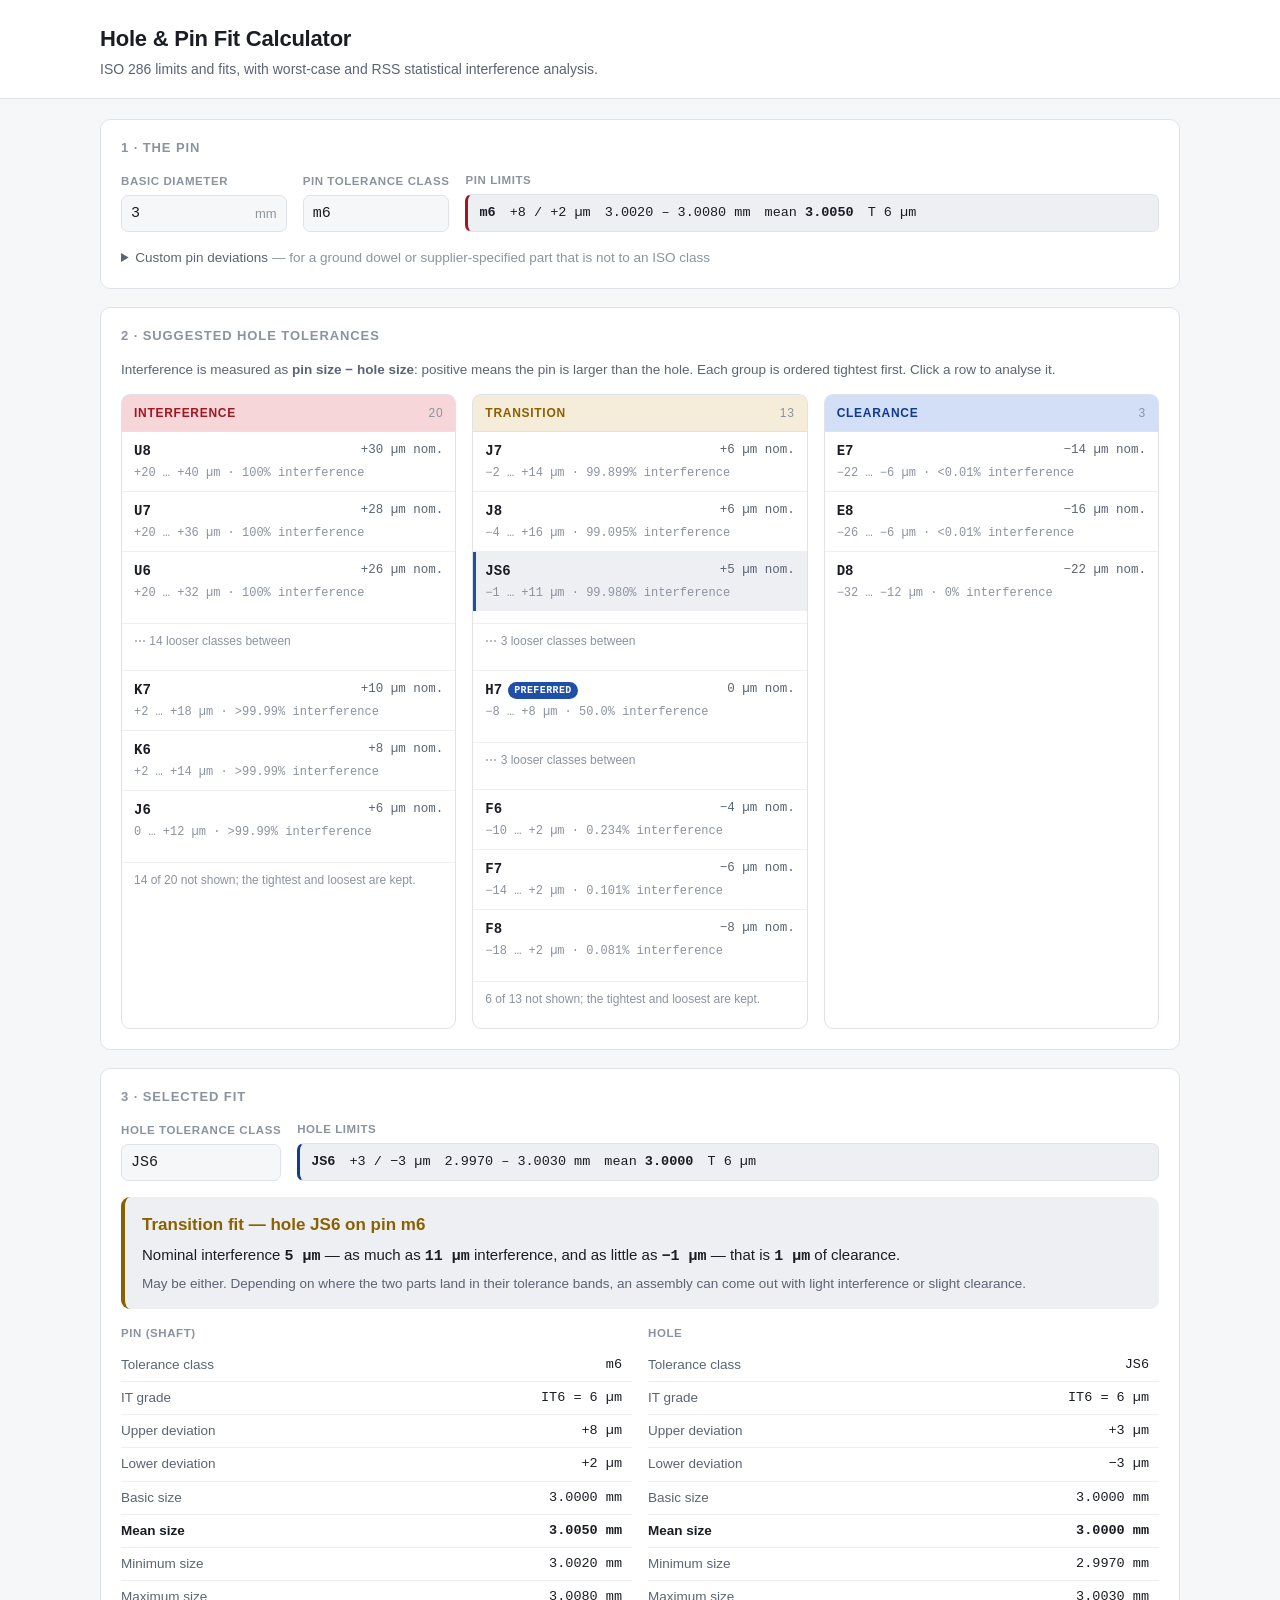
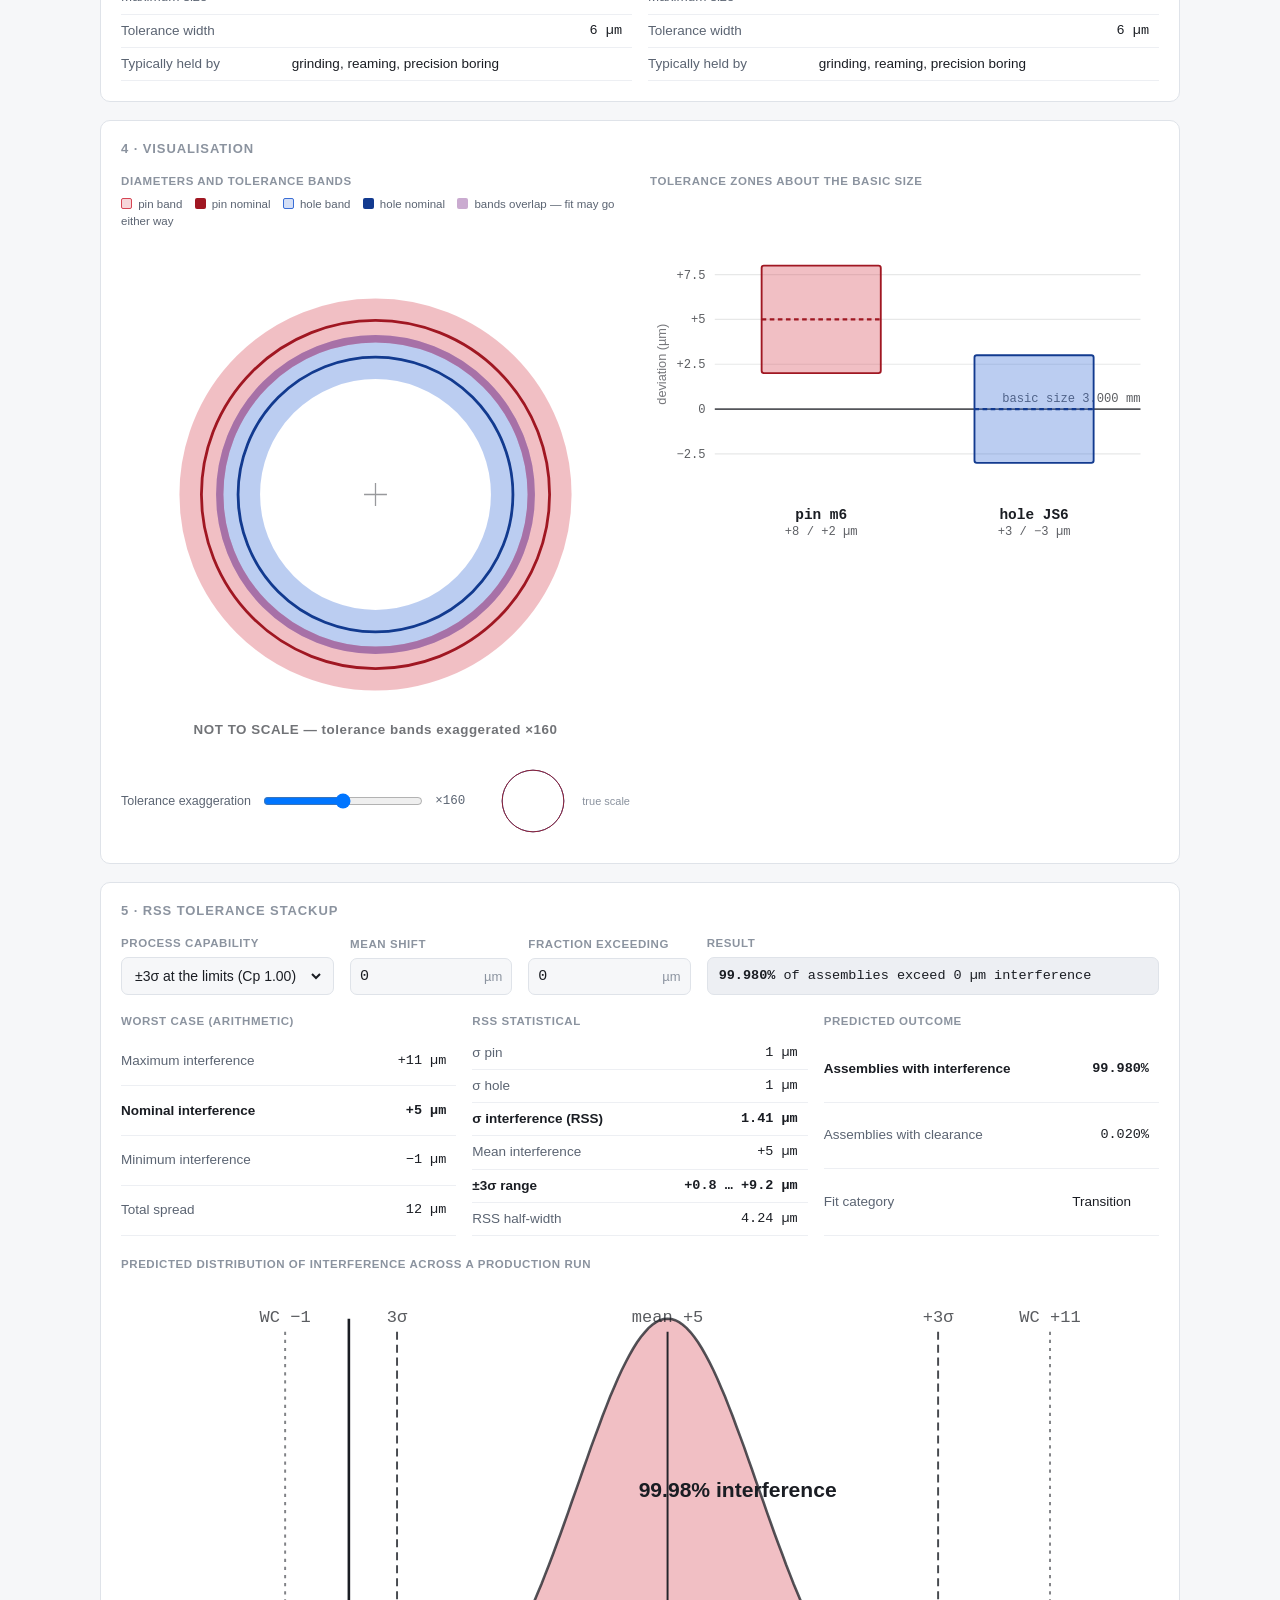
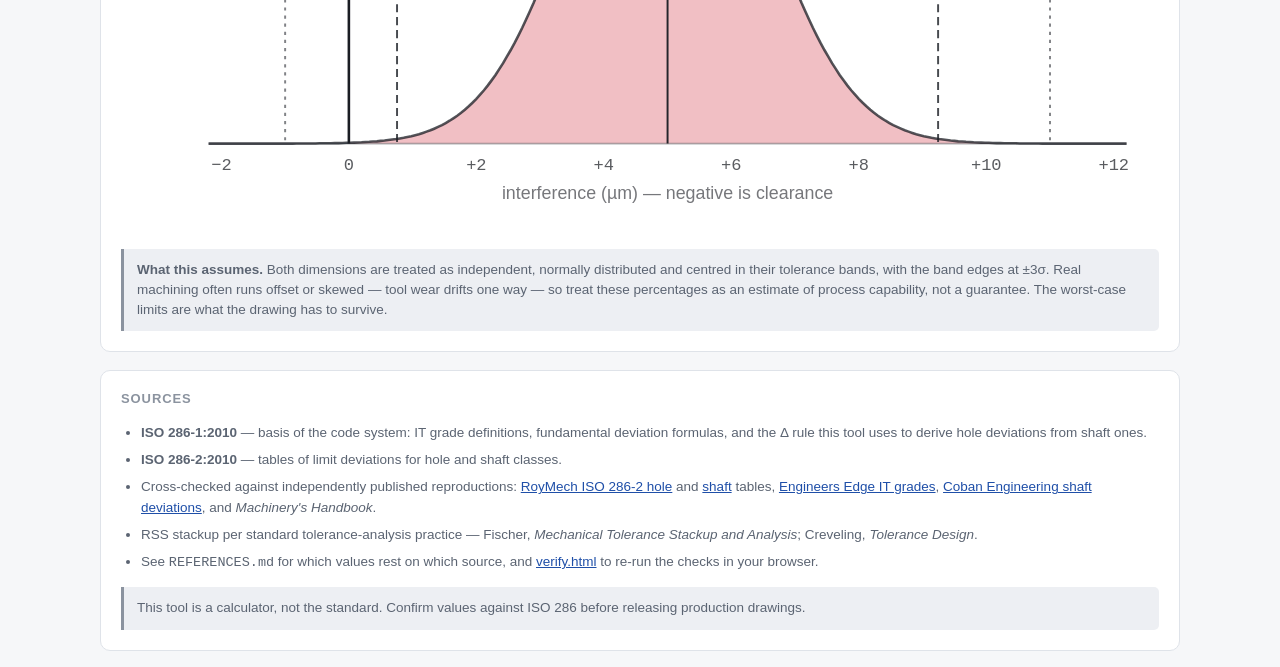
==== index.html @ 258fe72c "Initial prototype: ISO 286 hole/pin fit calculator Enter a pin diameter and tolerance class; get a r" ====
<!doctype html>
<html lang="en">
<head>
<meta charset="utf-8">
<meta name="viewport" content="width=device-width, initial-scale=1">
<title>Hole &amp; Pin Fit Calculator — ISO 286</title>
<link rel="stylesheet" href="css/app.css">
</head>
<body>

<header class="topbar">
  <div class="wrap">
    <h1>Hole &amp; Pin Fit Calculator</h1>
    <p class="tagline">ISO 286 limits and fits, with worst-case and RSS statistical
      interference analysis.</p>
  </div>
</header>

<main class="wrap">

  <!-- ------------------------------------------------------------- inputs -->
  <section class="panel" aria-labelledby="h-input">
    <h2 id="h-input">1 · The pin</h2>
    <div class="input-row">
      <label class="field">
        <span class="field-label">Basic diameter</span>
        <span class="field-input">
          <input type="number" id="dia" value="3" min="1" max="500" step="0.001"
                 inputmode="decimal">
          <span class="unit">mm</span>
        </span>
      </label>

      <label class="field">
        <span class="field-label">Pin tolerance class</span>
        <span class="field-input">
          <input type="text" id="pinClass" value="m6" list="pinClasses"
                 autocapitalize="off" autocomplete="off" spellcheck="false">
        </span>
        <datalist id="pinClasses"></datalist>
      </label>

      <div class="field field-grow">
        <span class="field-label">Pin limits</span>
        <div id="pinSummary" class="summary summary-pin"></div>
      </div>
    </div>

    <details id="customBox" class="custom">
      <summary>Custom pin deviations <span class="muted">— for a ground dowel or
        supplier-specified part that is not to an ISO class</span></summary>
      <div class="custom-body">
        <label class="chk">
          <input type="checkbox" id="useCustom">
          <span>Use these values instead of the ISO class</span>
        </label>
        <label class="field field-sm">
          <span class="field-label">Upper deviation</span>
          <span class="field-input">
            <input type="number" id="customUpper" value="8" step="0.1">
            <span class="unit">µm</span>
          </span>
        </label>
        <label class="field field-sm">
          <span class="field-label">Lower deviation</span>
          <span class="field-input">
            <input type="number" id="customLower" value="2" step="0.1">
            <span class="unit">µm</span>
          </span>
        </label>
      </div>
    </details>

    <p id="inputError" class="error" hidden></p>
  </section>

  <!-- -------------------------------------------------------- suggestions -->
  <section class="panel" aria-labelledby="h-suggest">
    <h2 id="h-suggest">2 · Suggested hole tolerances</h2>
    <p class="note">Interference is measured as <strong>pin size − hole
      size</strong>: positive means the pin is larger than the hole. Each group is
      ordered tightest first. Click a row to analyse it.</p>
    <div id="ladder" class="ladder"></div>
  </section>

  <!-- ------------------------------------------------------- selected fit -->
  <section class="panel" aria-labelledby="h-fit">
    <h2 id="h-fit">3 · Selected fit</h2>
    <div class="input-row">
      <label class="field">
        <span class="field-label">Hole tolerance class</span>
        <span class="field-input">
          <input type="text" id="holeClass" value="JS6" list="holeClasses"
                 autocapitalize="off" autocomplete="off" spellcheck="false">
        </span>
        <datalist id="holeClasses"></datalist>
      </label>
      <div class="field field-grow">
        <span class="field-label">Hole limits</span>
        <div id="holeSummary" class="summary summary-hole"></div>
      </div>
    </div>

    <div id="fitHeadline" class="headline"></div>
    <div id="fitTables" class="tables"></div>
  </section>

  <!-- ------------------------------------------------------ visualisation -->
  <section class="panel" aria-labelledby="h-viz">
    <h2 id="h-viz">4 · Visualisation</h2>
    <div class="viz-grid">
      <figure class="viz-fig">
        <figcaption>
          Diameters and tolerance bands
          <span class="legend">
            <i class="sw sw-pin-band"></i> pin band
            <i class="sw sw-pin-line"></i> pin nominal
            <i class="sw sw-hole-band"></i> hole band
            <i class="sw sw-hole-line"></i> hole nominal
            <i class="sw sw-overlap"></i> bands overlap — fit may go either way
          </span>
        </figcaption>
        <div id="circleView"></div>
        <div class="exag">
          <label for="exag">Tolerance exaggeration</label>
          <input type="range" id="exag" min="0" max="100" value="50">
          <output id="exagOut"></output>
          <div class="truescale">
            <div id="trueScaleView"></div>
            <span class="muted">true scale</span>
          </div>
        </div>
      </figure>

      <figure class="viz-fig">
        <figcaption>Tolerance zones about the basic size</figcaption>
        <div id="zoneChart"></div>
      </figure>
    </div>
  </section>

  <!-- ------------------------------------------------------------- stats -->
  <section class="panel" aria-labelledby="h-stats">
    <h2 id="h-stats">5 · RSS tolerance stackup</h2>

    <div class="input-row stats-controls">
      <label class="field">
        <span class="field-label">Process capability</span>
        <span class="field-input">
          <select id="kSel">
            <option value="3" selected>±3σ at the limits (Cp 1.00)</option>
            <option value="4">±4σ at the limits (Cp 1.33)</option>
            <option value="4.5">±4.5σ at the limits (Cp 1.50)</option>
            <option value="6">±6σ at the limits (Cp 2.00)</option>
          </select>
        </span>
      </label>
      <label class="field">
        <span class="field-label">Mean shift</span>
        <span class="field-input">
          <input type="number" id="shift" value="0" step="0.5">
          <span class="unit">µm</span>
        </span>
      </label>
      <label class="field">
        <span class="field-label">Fraction exceeding</span>
        <span class="field-input">
          <input type="number" id="target" value="0" step="0.5">
          <span class="unit">µm</span>
        </span>
      </label>
      <div class="field field-grow">
        <span class="field-label">Result</span>
        <div id="targetOut" class="summary"></div>
      </div>
    </div>

    <div id="statsTable" class="tables"></div>

    <figure class="viz-fig viz-fig-wide">
      <figcaption>Predicted distribution of interference across a production run</figcaption>
      <div id="bellCurve"></div>
    </figure>

    <p class="caveat"><strong>What this assumes.</strong> Both dimensions are
      treated as independent, normally distributed and centred in their tolerance
      bands, with the band edges at ±<span id="kEcho">3</span>σ. Real machining
      often runs offset or skewed — tool wear drifts one way — so treat these
      percentages as an estimate of process capability, not a guarantee. The
      worst-case limits are what the drawing has to survive.</p>
  </section>

  <!-- -------------------------------------------------------- references -->
  <section class="panel" aria-labelledby="h-ref">
    <h2 id="h-ref">Sources</h2>
    <ul class="refs">
      <li><strong>ISO 286-1:2010</strong> — basis of the code system: IT grade
        definitions, fundamental deviation formulas, and the Δ rule this tool uses
        to derive hole deviations from shaft ones.</li>
      <li><strong>ISO 286-2:2010</strong> — tables of limit deviations for hole and
        shaft classes.</li>
      <li>Cross-checked against independently published reproductions:
        <a href="https://www.roymech.co.uk/Useful_Tables/ISO_Tolerances/ISO_286_2H.html">RoyMech
        ISO 286-2 hole</a> and <a href="https://www.roymech.co.uk/Useful_Tables/ISO_Tolerances/ISO_286_2s.html">shaft</a>
        tables, <a href="https://www.engineersedge.com/international_tol.htm">Engineers
        Edge IT grades</a>, <a href="https://www.cobanengineering.com/Tolerances/UpperAndLowerDeviationsShafts.asp">Coban
        Engineering shaft deviations</a>, and <em>Machinery's Handbook</em>.</li>
      <li>RSS stackup per standard tolerance-analysis practice — Fischer,
        <em>Mechanical Tolerance Stackup and Analysis</em>; Creveling,
        <em>Tolerance Design</em>.</li>
      <li>See <code>REFERENCES.md</code> for which values rest on which source, and
        <a href="verify.html">verify.html</a> to re-run the checks in your browser.</li>
    </ul>
    <p class="caveat">This tool is a calculator, not the standard. Confirm values
      against ISO 286 before releasing production drawings.</p>
  </section>
</main>

<script src="js/iso286.js"></script>
<script src="js/fits.js"></script>
<script src="js/suggest.js"></script>
<script src="js/viz.js"></script>
<script src="js/app.js"></script>
</body>
</html>
---- css/app.css ----
/* app.css — tokens on :root, dark overrides in one place. */

:root {
  --bg: #f6f7f9;
  --panel: #ffffff;
  --ink: #1a1d23;
  --ink-soft: #5b6472;
  --ink-faint: #8b939f;
  --rule: #dfe3e9;
  --rule-soft: #edeff3;
  --accent: #1f4fa8;

  --pin-dark: #a01722;
  --pin-edge: #d64554;
  --pin-band: rgba(214, 69, 84, 0.22);
  --hole-dark: #123a8f;
  --hole-edge: #3a6ed6;
  --hole-band: rgba(58, 110, 214, 0.22);
  --overlap: rgba(122, 46, 138, 0.40);

  --interference: #a01722;
  --transition: #8a6100;
  --clearance: #123a8f;

  --mono: ui-monospace, SFMono-Regular, "SF Mono", Menlo, Consolas, monospace;
}

@media (prefers-color-scheme: dark) {
  :root {
    --bg: #14171c;
    --panel: #1c2027;
    --ink: #e8eaee;
    --ink-soft: #a3acba;
    --ink-faint: #7b8493;
    --rule: #2d333d;
    --rule-soft: #252a32;
    --accent: #7aa5f0;

    --pin-dark: #ff8b96;
    --pin-edge: #e2606f;
    --pin-band: rgba(226, 96, 111, 0.26);
    --hole-dark: #8fb4ff;
    --hole-edge: #5b8ae0;
    --hole-band: rgba(91, 138, 224, 0.26);
    --overlap: rgba(186, 122, 216, 0.42);

    --interference: #ff8b96;
    --transition: #e0b054;
    --clearance: #8fb4ff;
  }
}

* { box-sizing: border-box; }

body {
  margin: 0;
  background: var(--bg);
  color: var(--ink);
  font: 15px/1.5 -apple-system, BlinkMacSystemFont, "Segoe UI", Roboto, sans-serif;
  -webkit-font-smoothing: antialiased;
}

.wrap { max-width: 1120px; margin: 0 auto; padding: 0 20px; }

.topbar {
  background: var(--panel);
  border-bottom: 1px solid var(--rule);
  padding: 22px 0 18px;
  margin-bottom: 20px;
}
.topbar h1 { margin: 0; font-size: 22px; letter-spacing: -0.01em; }
.tagline { margin: 4px 0 0; color: var(--ink-soft); font-size: 14px; }

.panel {
  background: var(--panel);
  border: 1px solid var(--rule);
  border-radius: 10px;
  padding: 18px 20px 20px;
  margin-bottom: 18px;
}
.panel h2 {
  margin: 0 0 14px;
  font-size: 13px;
  text-transform: uppercase;
  letter-spacing: 0.07em;
  color: var(--ink-faint);
  font-weight: 600;
}

.note, .caveat {
  color: var(--ink-soft);
  font-size: 13.5px;
  margin: 0 0 14px;
}
.caveat {
  margin: 14px 0 0;
  padding: 11px 13px;
  background: var(--rule-soft);
  border-left: 3px solid var(--ink-faint);
  border-radius: 0 5px 5px 0;
}
.muted { color: var(--ink-faint); font-weight: 400; }

/* ------------------------------------------------------------------ inputs */

.input-row {
  display: flex;
  flex-wrap: wrap;
  gap: 16px;
  align-items: flex-end;
}
.field { display: flex; flex-direction: column; gap: 5px; }
.field-grow { flex: 1 1 260px; min-width: 240px; }
.field-sm .field-input input { width: 92px; }
.field-label {
  font-size: 11.5px;
  text-transform: uppercase;
  letter-spacing: 0.05em;
  color: var(--ink-faint);
  font-weight: 600;
}
.field-input {
  display: inline-flex;
  align-items: center;
  gap: 6px;
  background: var(--bg);
  border: 1px solid var(--rule);
  border-radius: 7px;
  padding: 0 9px;
}
.field-input:focus-within { border-color: var(--accent); }
.field-input input, .field-input select {
  border: 0;
  background: none;
  color: inherit;
  font: 15px/1 var(--mono);
  padding: 9px 0;
  width: 118px;
  outline: none;
}
.field-input select { width: auto; font-family: inherit; font-size: 14px; }
.unit { color: var(--ink-faint); font-size: 13px; }

.summary {
  font-family: var(--mono);
  font-size: 13.5px;
  padding: 8px 11px;
  border-radius: 7px;
  background: var(--rule-soft);
  border: 1px solid var(--rule);
  min-height: 37px;
  display: flex;
  align-items: center;
  flex-wrap: wrap;
  gap: 4px 14px;
}
.summary-pin { border-left: 3px solid var(--pin-dark); }
.summary-hole { border-left: 3px solid var(--hole-dark); }
.summary b { font-weight: 600; }

.custom { margin-top: 16px; font-size: 13.5px; }
.custom summary { cursor: pointer; color: var(--ink-soft); }
.custom-body {
  display: flex;
  flex-wrap: wrap;
  gap: 16px;
  align-items: flex-end;
  margin-top: 12px;
  padding: 14px;
  background: var(--rule-soft);
  border-radius: 8px;
}
.chk { display: flex; align-items: center; gap: 7px; font-size: 13.5px; }

.error {
  margin: 12px 0 0;
  padding: 10px 12px;
  border-radius: 7px;
  background: var(--pin-band);
  border-left: 3px solid var(--pin-edge);
  font-size: 13.5px;
}

/* ------------------------------------------------------------ suggestions */

.ladder { display: grid; gap: 16px; grid-template-columns: repeat(3, 1fr); }
@media (max-width: 900px) { .ladder { grid-template-columns: 1fr; } }

.grp { border: 1px solid var(--rule); border-radius: 9px; overflow: hidden; }
.grp-head {
  padding: 9px 12px;
  font-size: 12px;
  font-weight: 700;
  text-transform: uppercase;
  letter-spacing: 0.06em;
  border-bottom: 1px solid var(--rule);
}
.grp-interference .grp-head { color: var(--interference); background: var(--pin-band); }
.grp-transition   .grp-head { color: var(--transition);   background: rgba(190, 140, 20, 0.16); }
.grp-clearance    .grp-head { color: var(--clearance);    background: var(--hole-band); }
.grp-head .count { float: right; font-weight: 500; color: var(--ink-faint); }

.row {
  display: grid;
  grid-template-columns: auto 1fr;
  gap: 2px 10px;
  width: 100%;
  text-align: left;
  padding: 9px 12px;
  border: 0;
  border-top: 1px solid var(--rule-soft);
  background: none;
  color: inherit;
  cursor: pointer;
  font: inherit;
}
.row:first-of-type { border-top: 0; }
.row:hover { background: var(--rule-soft); }
.row.is-sel { background: var(--rule-soft); box-shadow: inset 3px 0 0 var(--accent); }
.row-cls { font-family: var(--mono); font-weight: 600; font-size: 14px; }
.row-num { font-family: var(--mono); font-size: 12.5px; color: var(--ink-soft); text-align: right; }
.row-sub { grid-column: 1 / -1; font-size: 12px; color: var(--ink-faint); font-family: var(--mono); }
.badge {
  display: inline-block;
  margin-left: 6px;
  padding: 1px 6px;
  font-size: 10px;
  font-weight: 700;
  letter-spacing: 0.04em;
  text-transform: uppercase;
  border-radius: 20px;
  background: var(--accent);
  color: var(--panel);
  vertical-align: 1px;
}
.grp-empty { padding: 14px 12px; color: var(--ink-faint); font-size: 13px; }
.grp-more { padding: 8px 12px; font-size: 12px; color: var(--ink-faint); border-top: 1px solid var(--rule-soft); }

/* ----------------------------------------------------------- selected fit */

.headline {
  margin: 16px 0 0;
  padding: 15px 17px;
  border-radius: 9px;
  background: var(--rule-soft);
  border-left: 4px solid var(--ink-faint);
}
.headline.is-interference { border-left-color: var(--interference); }
.headline.is-transition   { border-left-color: var(--transition); }
.headline.is-clearance    { border-left-color: var(--clearance); }
.headline-fit { font-size: 17px; font-weight: 650; margin: 0 0 6px; }
.headline.is-interference .headline-fit { color: var(--interference); }
.headline.is-transition   .headline-fit { color: var(--transition); }
.headline.is-clearance    .headline-fit { color: var(--clearance); }
.headline-main { margin: 0 0 6px; font-size: 15px; }
.headline-main .n { font-family: var(--mono); font-weight: 650; }
.headline-blurb { margin: 0; font-size: 13.5px; color: var(--ink-soft); }

.tables { display: flex; flex-wrap: wrap; gap: 16px; margin-top: 16px; }
table.t { border-collapse: collapse; font-size: 13.5px; flex: 1 1 300px; }
table.t caption {
  text-align: left;
  font-size: 11.5px;
  text-transform: uppercase;
  letter-spacing: 0.05em;
  color: var(--ink-faint);
  font-weight: 600;
  padding-bottom: 6px;
}
table.t th, table.t td {
  padding: 6px 10px 6px 0;
  border-bottom: 1px solid var(--rule-soft);
  text-align: left;
}
table.t th { font-weight: 500; color: var(--ink-soft); white-space: nowrap; }
table.t td { font-family: var(--mono); text-align: right; white-space: nowrap; }
table.t td.wide { text-align: left; font-family: inherit; }
table.t tr.hi td, table.t tr.hi th { font-weight: 650; color: var(--ink); }
.t-pin caption { color: var(--pin-dark); }
.t-hole caption { color: var(--hole-dark); }

/* --------------------------------------------------------- visualisations */

.viz-grid { display: grid; gap: 20px; grid-template-columns: 1fr 1fr; align-items: start; }
@media (max-width: 900px) { .viz-grid { grid-template-columns: 1fr; } }

.viz-fig { margin: 0; }
.viz-fig figcaption {
  font-size: 11.5px;
  text-transform: uppercase;
  letter-spacing: 0.05em;
  color: var(--ink-faint);
  font-weight: 600;
  margin-bottom: 10px;
}
.viz-svg { width: 100%; height: auto; display: block; color: var(--ink); }
.viz-svg-mini { width: 84px; height: 84px; display: block; color: var(--ink); }

.viz-svg text, .viz-svg-mini text { fill: currentColor; }
.viz-tick  { font: 10.5px var(--mono); fill-opacity: 0.72; }
.viz-axis  { font: 11px -apple-system, sans-serif; fill-opacity: 0.6; }
.viz-label { font: 600 12.5px var(--mono); }
.viz-sub   { font: 10.5px var(--mono); fill-opacity: 0.7; }
.viz-warn  { font: 600 10.5px -apple-system, sans-serif; fill-opacity: 0.62;
             letter-spacing: 0.04em; }
.viz-pct   { font: 700 13px -apple-system, sans-serif; }
.viz-pct-pin  { fill: var(--pin-dark); }
.viz-pct-hole { fill: var(--hole-dark); }

.legend { display: block; margin-top: 6px; font-weight: 400; text-transform: none;
          letter-spacing: 0; font-size: 11.5px; color: var(--ink-soft); }
.sw { display: inline-block; width: 11px; height: 11px; border-radius: 2px;
      vertical-align: -1px; margin: 0 3px 0 9px; }
.legend .sw:first-child { margin-left: 0; }
.sw-pin-band  { background: var(--pin-band);  border: 1px solid var(--pin-edge); }
.sw-pin-line  { background: var(--pin-dark); }
.sw-hole-band { background: var(--hole-band); border: 1px solid var(--hole-edge); }
.sw-hole-line { background: var(--hole-dark); }
.sw-overlap   { background: var(--overlap); }

.exag {
  display: flex;
  align-items: center;
  gap: 10px;
  flex-wrap: wrap;
  margin-top: 10px;
  font-size: 12.5px;
  color: var(--ink-soft);
}
.exag input[type=range] { flex: 1 1 130px; min-width: 110px; }
.exag output { font-family: var(--mono); font-size: 12.5px; min-width: 46px; }
.truescale { display: flex; align-items: center; gap: 7px; font-size: 11px;
             margin-left: auto; }

.viz-fig-wide { margin-top: 20px; }
.stats-controls { margin-bottom: 18px; }

/* ------------------------------------------------------------- references */

.refs { margin: 0; padding-left: 20px; font-size: 13.5px; color: var(--ink-soft); }
.refs li { margin-bottom: 7px; }
.refs a, .panel a { color: var(--accent); }
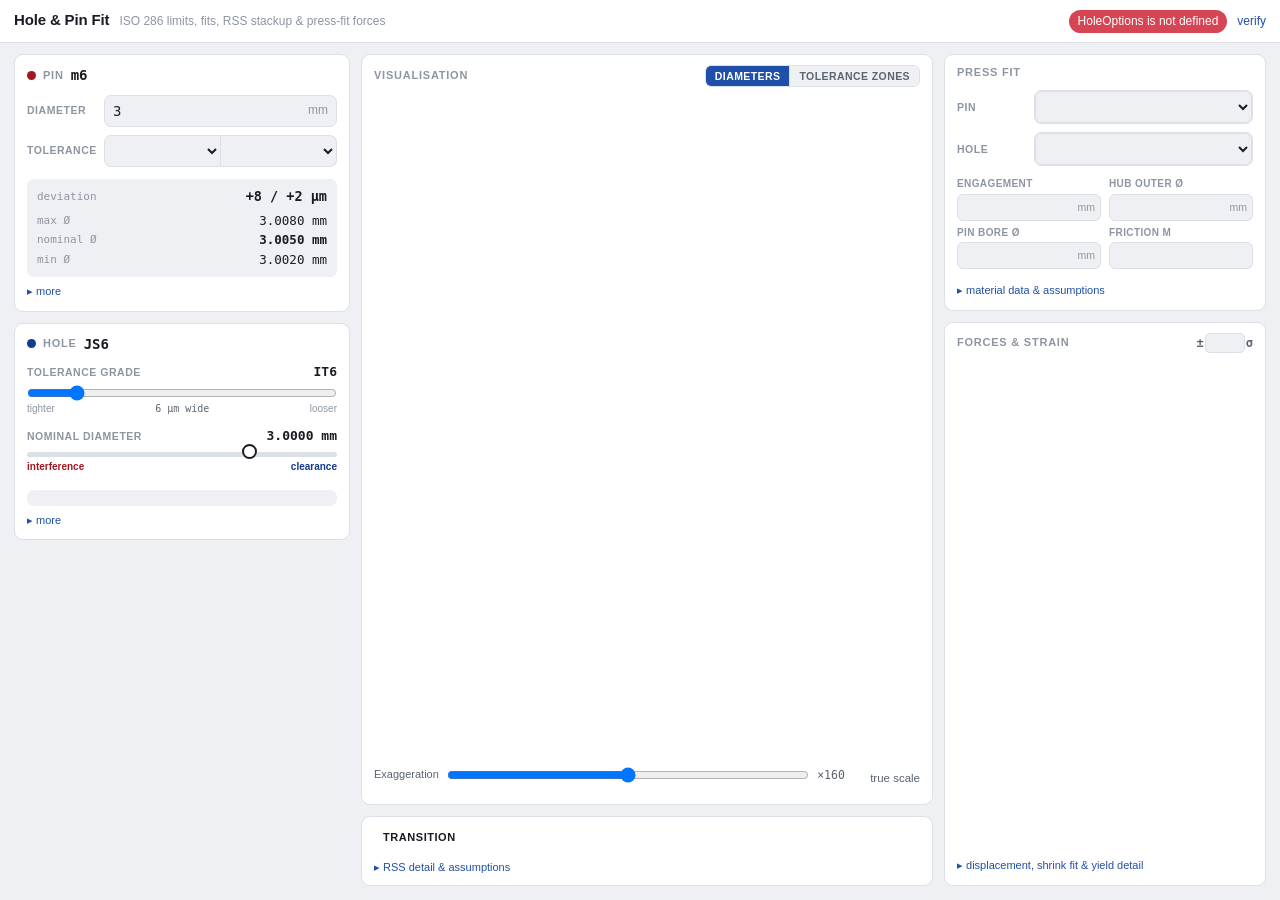
==== commit b7d720b4: "Estimate strain and press-fit forces for interference fits Where the fit interferes, the tool now es" ====
--- a/index.html
+++ b/index.html
@@ -3,223 +3,267 @@
 <head>
 <meta charset="utf-8">
 <meta name="viewport" content="width=device-width, initial-scale=1">
-<title>Hole &amp; Pin Fit Calculator — ISO 286</title>
+<title>Hole &amp; Pin Fit — ISO 286</title>
 <link rel="stylesheet" href="css/app.css">
 </head>
 <body>
 
-<header class="topbar">
-  <div class="wrap">
-    <h1>Hole &amp; Pin Fit Calculator</h1>
-    <p class="tagline">ISO 286 limits and fits, with worst-case and RSS statistical
-      interference analysis.</p>
-  </div>
+<header class="bar">
+  <h1>Hole &amp; Pin Fit</h1>
+  <span class="bar-sub">ISO 286 limits, fits, RSS stackup &amp; press-fit forces</span>
+  <span class="bar-gap"></span>
+  <p id="err" class="bar-err" hidden></p>
+  <a class="bar-link" href="verify.html">verify</a>
 </header>
 
-<main class="wrap">
-
-  <!-- ------------------------------------------------------------- inputs -->
-  <section class="panel" aria-labelledby="h-input">
-    <h2 id="h-input">1 · The pin</h2>
-    <div class="input-row">
-      <label class="field">
-        <span class="field-label">Basic diameter</span>
-        <span class="field-input">
+<main class="stage">
+
+  <!-- ============================================================ controls -->
+  <div class="col col-controls">
+
+    <section class="card">
+      <h2><i class="dot dot-pin"></i>Pin<b id="pinLabel">m6</b></h2>
+
+      <div class="ctrl">
+        <label class="ctrl-lab" for="dia">Diameter</label>
+        <span class="ctrl-in">
           <input type="number" id="dia" value="3" min="1" max="500" step="0.001"
                  inputmode="decimal">
-          <span class="unit">mm</span>
-        </span>
-      </label>
-
-      <label class="field">
-        <span class="field-label">Pin tolerance class</span>
-        <span class="field-input">
-          <input type="text" id="pinClass" value="m6" list="pinClasses"
-                 autocapitalize="off" autocomplete="off" spellcheck="false">
-        </span>
-        <datalist id="pinClasses"></datalist>
-      </label>
-
-      <div class="field field-grow">
-        <span class="field-label">Pin limits</span>
-        <div id="pinSummary" class="summary summary-pin"></div>
-      </div>
-    </div>
-
-    <details id="customBox" class="custom">
-      <summary>Custom pin deviations <span class="muted">— for a ground dowel or
-        supplier-specified part that is not to an ISO class</span></summary>
-      <div class="custom-body">
-        <label class="chk">
-          <input type="checkbox" id="useCustom">
-          <span>Use these values instead of the ISO class</span>
-        </label>
-        <label class="field field-sm">
-          <span class="field-label">Upper deviation</span>
-          <span class="field-input">
-            <input type="number" id="customUpper" value="8" step="0.1">
-            <span class="unit">µm</span>
-          </span>
-        </label>
-        <label class="field field-sm">
-          <span class="field-label">Lower deviation</span>
-          <span class="field-input">
-            <input type="number" id="customLower" value="2" step="0.1">
-            <span class="unit">µm</span>
-          </span>
-        </label>
-      </div>
-    </details>
-
-    <p id="inputError" class="error" hidden></p>
-  </section>
-
-  <!-- -------------------------------------------------------- suggestions -->
-  <section class="panel" aria-labelledby="h-suggest">
-    <h2 id="h-suggest">2 · Suggested hole tolerances</h2>
-    <p class="note">Interference is measured as <strong>pin size − hole
-      size</strong>: positive means the pin is larger than the hole. Each group is
-      ordered tightest first. Click a row to analyse it.</p>
-    <div id="ladder" class="ladder"></div>
-  </section>
-
-  <!-- ------------------------------------------------------- selected fit -->
-  <section class="panel" aria-labelledby="h-fit">
-    <h2 id="h-fit">3 · Selected fit</h2>
-    <div class="input-row">
-      <label class="field">
-        <span class="field-label">Hole tolerance class</span>
-        <span class="field-input">
-          <input type="text" id="holeClass" value="JS6" list="holeClasses"
-                 autocapitalize="off" autocomplete="off" spellcheck="false">
-        </span>
-        <datalist id="holeClasses"></datalist>
-      </label>
-      <div class="field field-grow">
-        <span class="field-label">Hole limits</span>
-        <div id="holeSummary" class="summary summary-hole"></div>
-      </div>
-    </div>
-
-    <div id="fitHeadline" class="headline"></div>
-    <div id="fitTables" class="tables"></div>
-  </section>
-
-  <!-- ------------------------------------------------------ visualisation -->
-  <section class="panel" aria-labelledby="h-viz">
-    <h2 id="h-viz">4 · Visualisation</h2>
-    <div class="viz-grid">
-      <figure class="viz-fig">
-        <figcaption>
-          Diameters and tolerance bands
-          <span class="legend">
-            <i class="sw sw-pin-band"></i> pin band
-            <i class="sw sw-pin-line"></i> pin nominal
-            <i class="sw sw-hole-band"></i> hole band
-            <i class="sw sw-hole-line"></i> hole nominal
-            <i class="sw sw-overlap"></i> bands overlap — fit may go either way
-          </span>
-        </figcaption>
-        <div id="circleView"></div>
-        <div class="exag">
-          <label for="exag">Tolerance exaggeration</label>
-          <input type="range" id="exag" min="0" max="100" value="50">
-          <output id="exagOut"></output>
-          <div class="truescale">
-            <div id="trueScaleView"></div>
-            <span class="muted">true scale</span>
+          <span class="u">mm</span>
+        </span>
+      </div>
+
+      <div class="ctrl">
+        <label class="ctrl-lab" for="pinLetter">Tolerance</label>
+        <span class="ctrl-in ctrl-in-pair">
+          <select id="pinLetter" aria-label="Pin tolerance letter"></select>
+          <select id="pinGrade" aria-label="Pin tolerance grade"></select>
+        </span>
+      </div>
+
+      <div class="readout" id="pinReadout"></div>
+
+      <details class="more">
+        <summary>more</summary>
+        <div class="more-body">
+          <div id="pinMore"></div>
+          <hr>
+          <label class="chk">
+            <input type="checkbox" id="useCustom">
+            <span>Use custom deviations instead of an ISO class</span>
+          </label>
+          <div class="custom-pair">
+            <label>upper <input type="number" id="customUpper" value="8" step="0.1"> µm</label>
+            <label>lower <input type="number" id="customLower" value="2" step="0.1"> µm</label>
           </div>
-        </div>
-      </figure>
-
-      <figure class="viz-fig">
-        <figcaption>Tolerance zones about the basic size</figcaption>
-        <div id="zoneChart"></div>
-      </figure>
-    </div>
-  </section>
-
-  <!-- ------------------------------------------------------------- stats -->
-  <section class="panel" aria-labelledby="h-stats">
-    <h2 id="h-stats">5 · RSS tolerance stackup</h2>
-
-    <div class="input-row stats-controls">
-      <label class="field">
-        <span class="field-label">Process capability</span>
-        <span class="field-input">
-          <select id="kSel">
-            <option value="3" selected>±3σ at the limits (Cp 1.00)</option>
-            <option value="4">±4σ at the limits (Cp 1.33)</option>
-            <option value="4.5">±4.5σ at the limits (Cp 1.50)</option>
-            <option value="6">±6σ at the limits (Cp 2.00)</option>
-          </select>
-        </span>
-      </label>
-      <label class="field">
-        <span class="field-label">Mean shift</span>
-        <span class="field-input">
-          <input type="number" id="shift" value="0" step="0.5">
-          <span class="unit">µm</span>
-        </span>
-      </label>
-      <label class="field">
-        <span class="field-label">Fraction exceeding</span>
-        <span class="field-input">
-          <input type="number" id="target" value="0" step="0.5">
-          <span class="unit">µm</span>
-        </span>
-      </label>
-      <div class="field field-grow">
-        <span class="field-label">Result</span>
-        <div id="targetOut" class="summary"></div>
-      </div>
-    </div>
-
-    <div id="statsTable" class="tables"></div>
-
-    <figure class="viz-fig viz-fig-wide">
-      <figcaption>Predicted distribution of interference across a production run</figcaption>
-      <div id="bellCurve"></div>
-    </figure>
-
-    <p class="caveat"><strong>What this assumes.</strong> Both dimensions are
-      treated as independent, normally distributed and centred in their tolerance
-      bands, with the band edges at ±<span id="kEcho">3</span>σ. Real machining
-      often runs offset or skewed — tool wear drifts one way — so treat these
-      percentages as an estimate of process capability, not a guarantee. The
-      worst-case limits are what the drawing has to survive.</p>
-  </section>
-
-  <!-- -------------------------------------------------------- references -->
-  <section class="panel" aria-labelledby="h-ref">
-    <h2 id="h-ref">Sources</h2>
-    <ul class="refs">
-      <li><strong>ISO 286-1:2010</strong> — basis of the code system: IT grade
-        definitions, fundamental deviation formulas, and the Δ rule this tool uses
-        to derive hole deviations from shaft ones.</li>
-      <li><strong>ISO 286-2:2010</strong> — tables of limit deviations for hole and
-        shaft classes.</li>
-      <li>Cross-checked against independently published reproductions:
-        <a href="https://www.roymech.co.uk/Useful_Tables/ISO_Tolerances/ISO_286_2H.html">RoyMech
-        ISO 286-2 hole</a> and <a href="https://www.roymech.co.uk/Useful_Tables/ISO_Tolerances/ISO_286_2s.html">shaft</a>
-        tables, <a href="https://www.engineersedge.com/international_tol.htm">Engineers
-        Edge IT grades</a>, <a href="https://www.cobanengineering.com/Tolerances/UpperAndLowerDeviationsShafts.asp">Coban
-        Engineering shaft deviations</a>, and <em>Machinery's Handbook</em>.</li>
-      <li>RSS stackup per standard tolerance-analysis practice — Fischer,
-        <em>Mechanical Tolerance Stackup and Analysis</em>; Creveling,
-        <em>Tolerance Design</em>.</li>
-      <li>See <code>REFERENCES.md</code> for which values rest on which source, and
-        <a href="verify.html">verify.html</a> to re-run the checks in your browser.</li>
-    </ul>
-    <p class="caveat">This tool is a calculator, not the standard. Confirm values
-      against ISO 286 before releasing production drawings.</p>
-  </section>
+          <p class="fine">For a ground dowel or supplier-specified part that is not
+            to an ISO class.</p>
+        </div>
+      </details>
+    </section>
+
+    <section class="card">
+      <h2><i class="dot dot-hole"></i>Hole<b id="holeLabel">JS6</b>
+        <span class="pref" id="holePref" hidden>preferred</span></h2>
+
+      <!-- axis 1: band width -->
+      <div class="slider">
+        <div class="slider-top">
+          <label for="gradeSlider">Tolerance grade</label>
+          <output id="gradeOut">IT6</output>
+        </div>
+        <input type="range" id="gradeSlider" min="0" max="7" step="1" value="1">
+        <div class="slider-bot">
+          <span>tighter</span>
+          <span class="slider-mid" id="gradeWidth">6 µm wide</span>
+          <span>looser</span>
+        </div>
+      </div>
+
+      <!-- axis 2: band position, i.e. nominal diameter -->
+      <div class="slider">
+        <div class="slider-top">
+          <label for="posSlider">Nominal diameter</label>
+          <output id="posOut">3.0000 mm</output>
+        </div>
+        <span class="track-wrap">
+          <span class="track" id="posTrack"></span>
+          <input type="range" id="posSlider" min="0" max="11" step="1" value="8">
+        </span>
+        <div class="slider-bot">
+          <span class="k-int">interference</span>
+          <span class="k-cle">clearance</span>
+        </div>
+      </div>
+
+      <div class="readout" id="holeReadout"></div>
+      <p class="hint" id="holeHint" hidden></p>
+
+      <details class="more">
+        <summary>more</summary>
+        <div class="more-body"><div id="holeMore"></div></div>
+      </details>
+    </section>
+  </div>
+
+  <!-- ======================================================== visual + fit -->
+  <div class="col col-view">
+
+    <section class="card card-viz">
+      <h2>Visualisation
+        <span class="seg">
+          <button type="button" id="vizDia" class="on">Diameters</button>
+          <button type="button" id="vizZone">Tolerance zones</button>
+        </span>
+      </h2>
+
+      <div class="viz-host" id="vizHost"></div>
+
+      <div class="viz-foot" id="vizFoot">
+        <label for="exag">Exaggeration</label>
+        <input type="range" id="exag" min="0" max="100" value="50">
+        <output id="exagOut">×160</output>
+        <span class="ts"><span id="trueScaleView"></span><span class="fine">true scale</span></span>
+      </div>
+
+      <div class="legend" id="vizLegend"></div>
+    </section>
+
+    <section class="card card-fit">
+      <div class="fit-line">
+        <span class="fit-badge" id="fitBadge">Transition</span>
+        <span class="fit-num" id="fitNum"></span>
+        <span class="fit-gap"></span>
+        <span class="fit-rss" id="fitRss"></span>
+      </div>
+
+      <div class="bell-host" id="bellCurve"></div>
+
+      <details class="more more-up">
+        <summary>RSS detail &amp; assumptions</summary>
+        <div class="more-body">
+          <div class="rss-ctrl">
+            <label>Capability
+              <select id="kSel">
+                <option value="3" selected>±3σ (Cp 1.00)</option>
+                <option value="4">±4σ (Cp 1.33)</option>
+                <option value="4.5">±4.5σ (Cp 1.50)</option>
+                <option value="6">±6σ (Cp 2.00)</option>
+              </select>
+            </label>
+            <label>Mean shift
+              <input type="number" id="shift" value="0" step="0.5"> µm
+            </label>
+            <label>Fraction over
+              <input type="number" id="target" value="0" step="0.5"> µm
+            </label>
+          </div>
+          <div id="rssTable"></div>
+          <p class="fine"><strong>Assumes</strong> both dimensions independent,
+            normal and centred, limits at ±<span id="kEcho">3</span>σ. Real
+            machining often runs offset or skewed, so these are process-capability
+            estimates, not guarantees. The worst-case range is what the drawing has
+            to survive. Interference is pin size − hole size.</p>
+          <p class="fine">Sources: ISO 286-1 / 286-2, cross-checked against
+            published tables — see <code>REFERENCES.md</code>. Confirm against the
+            standard before releasing drawings.</p>
+        </div>
+      </details>
+    </section>
+  </div>
+
+  <!-- ================================================== press fit: materials -->
+  <div class="col col-press">
+
+    <section class="card">
+      <h2>Press fit<b id="pressPair"></b></h2>
+
+      <div class="ctrl">
+        <label class="ctrl-lab" for="pinMat">Pin</label>
+        <span class="ctrl-in ctrl-in-sel">
+          <select id="pinMat" aria-label="Pin material"></select>
+        </span>
+      </div>
+
+      <div class="ctrl">
+        <label class="ctrl-lab" for="holeMat">Hole</label>
+        <span class="ctrl-in ctrl-in-sel">
+          <select id="holeMat" aria-label="Hole material"></select>
+        </span>
+      </div>
+
+      <div class="geo">
+        <label for="engLen"><span>Engagement</span>
+          <input type="number" id="engLen" step="0.1" min="0" inputmode="decimal">
+          <i>mm</i>
+        </label>
+        <label for="hubOd"><span>Hub outer Ø</span>
+          <input type="number" id="hubOd" step="0.1" min="0" inputmode="decimal">
+          <i>mm</i>
+        </label>
+        <label for="pinBore"><span>Pin bore Ø</span>
+          <input type="number" id="pinBore" step="0.1" min="0" inputmode="decimal">
+          <i>mm</i>
+        </label>
+        <label for="fric"><span>Friction µ</span>
+          <input type="number" id="fric" step="0.01" min="0" inputmode="decimal">
+        </label>
+      </div>
+
+      <p class="geo-note" id="geoNote"></p>
+
+      <details class="more">
+        <summary>material data &amp; assumptions</summary>
+        <div class="more-body">
+          <div id="matTable"></div>
+          <hr>
+          <p class="fine"><strong>Model.</strong> Lamé thick-walled cylinder, the
+            standard elastic solution for a shaft pressed into a hub. Contact
+            pressure follows from the interference and the two parts' stiffness and
+            geometry; force is then µ·p·πDL, and holding torque is that force on
+            the radius.</p>
+          <p class="fine"><strong>Defaults.</strong> Engagement length and hub
+            outer diameter track the pin diameter at 1× and 2× until you type over
+            them; the pin is solid; friction is the mean of the two materials'
+            dry self-mated values. Every one of those is an override, and friction
+            is the softest number here — lubrication roughly halves it, galling
+            raises it.</p>
+          <p class="fine"><strong>Not modelled:</strong> plasticity once von Mises
+            passes yield, surface roughness flattening (a rough bore loses a few µm
+            of real interference), lead-in chamfers, misalignment, temperature and
+            stress relaxation. Treat the numbers as estimates for sizing a press
+            and a retention margin, not as a substitute for a test.</p>
+          <p class="fine">Material values come from <code>data/materials.csv</code>
+            — edit that one file and rerun
+            <code>tools/build-materials.sh</code> to add a material. Sources are
+            recorded per row there and in <code>REFERENCES.md</code>.</p>
+        </div>
+      </details>
+    </section>
+
+    <section class="card card-press-out">
+      <h2>Forces &amp; strain
+        <span class="sig">±<input type="number" id="nSigma" step="0.5" min="0"
+               max="6" aria-label="Sigma range">σ</span>
+      </h2>
+
+      <div id="pressOut"></div>
+
+      <details class="more more-up">
+        <summary>displacement, shrink fit &amp; yield detail</summary>
+        <div class="more-body"><div id="pressMore"></div></div>
+      </details>
+    </section>
+  </div>
 </main>
 
 <script src="js/iso286.js"></script>
 <script src="js/fits.js"></script>
 <script src="js/suggest.js"></script>
 <script src="js/viz.js"></script>
+<script src="js/materials-data.js"></script>
+<script src="js/materials.js"></script>
+<script src="js/press.js"></script>
 <script src="js/app.js"></script>
 </body>
 </html>
--- a/css/app.css
+++ b/css/app.css
@@ -1,342 +1,495 @@
-/* app.css — tokens on :root, dark overrides in one place. */
+/* app.css — fixed-height single-screen layout. Tokens on :root, dark overrides
+   in one block. The stage never scrolls above the small-screen breakpoint; the
+   visualisation absorbs the spare height instead. */
 
 :root {
-  --bg: #f6f7f9;
+  --bg: #eef0f4;
   --panel: #ffffff;
-  --ink: #1a1d23;
+  --ink: #191c22;
   --ink-soft: #5b6472;
-  --ink-faint: #8b939f;
-  --rule: #dfe3e9;
-  --rule-soft: #edeff3;
+  --ink-faint: #8d95a1;
+  --rule: #dce0e7;
+  --rule-soft: #eef0f4;
   --accent: #1f4fa8;
 
   --pin-dark: #a01722;
   --pin-edge: #d64554;
-  --pin-band: rgba(214, 69, 84, 0.22);
+  --pin-band: rgba(214, 69, 84, 0.20);
   --hole-dark: #123a8f;
   --hole-edge: #3a6ed6;
-  --hole-band: rgba(58, 110, 214, 0.22);
+  --hole-band: rgba(58, 110, 214, 0.20);
   --overlap: rgba(122, 46, 138, 0.40);
 
-  --interference: #a01722;
-  --transition: #8a6100;
-  --clearance: #123a8f;
+  --int: #a01722;
+  --tra: #8a6100;
+  --cle: #123a8f;
+  --int-bg: rgba(160, 23, 34, 0.16);
+  --tra-bg: rgba(190, 140, 20, 0.20);
+  --cle-bg: rgba(18, 58, 143, 0.16);
 
   --mono: ui-monospace, SFMono-Regular, "SF Mono", Menlo, Consolas, monospace;
+  --r: 9px;
 }
 
 @media (prefers-color-scheme: dark) {
   :root {
-    --bg: #14171c;
-    --panel: #1c2027;
-    --ink: #e8eaee;
-    --ink-soft: #a3acba;
-    --ink-faint: #7b8493;
-    --rule: #2d333d;
-    --rule-soft: #252a32;
-    --accent: #7aa5f0;
+    --bg: #101317;
+    --panel: #1a1e25;
+    --ink: #e9ebef;
+    --ink-soft: #a4adba;
+    --ink-faint: #79828f;
+    --rule: #2b313a;
+    --rule-soft: #22272e;
+    --accent: #7fa8f2;
 
     --pin-dark: #ff8b96;
     --pin-edge: #e2606f;
-    --pin-band: rgba(226, 96, 111, 0.26);
+    --pin-band: rgba(226, 96, 111, 0.24);
     --hole-dark: #8fb4ff;
     --hole-edge: #5b8ae0;
-    --hole-band: rgba(91, 138, 224, 0.26);
+    --hole-band: rgba(91, 138, 224, 0.24);
     --overlap: rgba(186, 122, 216, 0.42);
 
-    --interference: #ff8b96;
-    --transition: #e0b054;
-    --clearance: #8fb4ff;
+    --int: #ff8b96;
+    --tra: #e0b054;
+    --cle: #8fb4ff;
+    --int-bg: rgba(255, 139, 150, 0.20);
+    --tra-bg: rgba(224, 176, 84, 0.20);
+    --cle-bg: rgba(143, 180, 255, 0.20);
   }
 }
 
 * { box-sizing: border-box; }
 
+html, body { height: 100%; }
 body {
   margin: 0;
   background: var(--bg);
   color: var(--ink);
-  font: 15px/1.5 -apple-system, BlinkMacSystemFont, "Segoe UI", Roboto, sans-serif;
+  font: 13.5px/1.45 -apple-system, BlinkMacSystemFont, "Segoe UI", Roboto, sans-serif;
   -webkit-font-smoothing: antialiased;
-}
-
-.wrap { max-width: 1120px; margin: 0 auto; padding: 0 20px; }
-
-.topbar {
+  display: grid;
+  grid-template-rows: auto minmax(0, 1fr);
+  overflow: hidden;                 /* the single-screen guarantee */
+}
+
+/* ------------------------------------------------------------------- header */
+
+.bar {
+  display: flex;
+  align-items: baseline;
+  gap: 10px;
+  padding: 9px 14px;
   background: var(--panel);
   border-bottom: 1px solid var(--rule);
-  padding: 22px 0 18px;
-  margin-bottom: 20px;
-}
-.topbar h1 { margin: 0; font-size: 22px; letter-spacing: -0.01em; }
-.tagline { margin: 4px 0 0; color: var(--ink-soft); font-size: 14px; }
-
-.panel {
+}
+.bar h1 { margin: 0; font-size: 15px; letter-spacing: -0.01em; }
+.bar-sub { color: var(--ink-faint); font-size: 12px; }
+.bar-gap { flex: 1; }
+.bar-link { color: var(--accent); font-size: 12px; text-decoration: none; }
+.bar-link:hover { text-decoration: underline; }
+.bar-err {
+  margin: 0; font-size: 12px; color: var(--panel);
+  background: var(--pin-edge); padding: 3px 9px; border-radius: 20px;
+}
+
+/* -------------------------------------------------------------------- stage */
+
+.stage {
+  display: grid;
+  grid-template-columns: 336px minmax(0, 1fr) 322px;
+  gap: 11px;
+  padding: 11px 14px 14px;
+  min-height: 0;
+}
+.col { display: grid; gap: 11px; min-height: 0; }
+/* Cards size to their content and the COLUMN carries the safety valve: if a
+   control stack ever exceeds the viewport it scrolls inside its own column
+   rather than being clipped, so the page itself still never scrolls. */
+.col-controls {
+  grid-template-rows: auto auto;
+  align-content: start;
+  overflow-y: auto; overflow-x: hidden;
+}
+.col-view { grid-template-rows: minmax(0, 1fr) auto; overflow-y: auto; overflow-x: hidden; }
+.col-press { grid-template-rows: auto minmax(0, 1fr); }
+
+.card {
+  position: relative;               /* anchors the .more overlay */
   background: var(--panel);
   border: 1px solid var(--rule);
-  border-radius: 10px;
-  padding: 18px 20px 20px;
-  margin-bottom: 18px;
-}
-.panel h2 {
-  margin: 0 0 14px;
-  font-size: 13px;
+  border-radius: var(--r);
+  padding: 10px 12px 11px;
+  min-height: 0;
+  display: flex;
+  flex-direction: column;
+}
+.card h2 {
+  display: flex;
+  align-items: center;
+  gap: 7px;
+  margin: 0 0 9px;
+  font-size: 11px;
   text-transform: uppercase;
   letter-spacing: 0.07em;
   color: var(--ink-faint);
-  font-weight: 600;
-}
-
-.note, .caveat {
-  color: var(--ink-soft);
-  font-size: 13.5px;
-  margin: 0 0 14px;
-}
-.caveat {
-  margin: 14px 0 0;
-  padding: 11px 13px;
-  background: var(--rule-soft);
-  border-left: 3px solid var(--ink-faint);
-  border-radius: 0 5px 5px 0;
-}
-.muted { color: var(--ink-faint); font-weight: 400; }
-
-/* ------------------------------------------------------------------ inputs */
-
-.input-row {
-  display: flex;
-  flex-wrap: wrap;
-  gap: 16px;
-  align-items: flex-end;
-}
-.field { display: flex; flex-direction: column; gap: 5px; }
-.field-grow { flex: 1 1 260px; min-width: 240px; }
-.field-sm .field-input input { width: 92px; }
-.field-label {
-  font-size: 11.5px;
-  text-transform: uppercase;
-  letter-spacing: 0.05em;
-  color: var(--ink-faint);
-  font-weight: 600;
-}
-.field-input {
-  display: inline-flex;
-  align-items: center;
-  gap: 6px;
-  background: var(--bg);
-  border: 1px solid var(--rule);
-  border-radius: 7px;
-  padding: 0 9px;
-}
-.field-input:focus-within { border-color: var(--accent); }
-.field-input input, .field-input select {
-  border: 0;
-  background: none;
-  color: inherit;
-  font: 15px/1 var(--mono);
-  padding: 9px 0;
-  width: 118px;
-  outline: none;
-}
-.field-input select { width: auto; font-family: inherit; font-size: 14px; }
-.unit { color: var(--ink-faint); font-size: 13px; }
-
-.summary {
+  font-weight: 650;
+}
+.card h2 b {
   font-family: var(--mono);
-  font-size: 13.5px;
-  padding: 8px 11px;
-  border-radius: 7px;
-  background: var(--rule-soft);
-  border: 1px solid var(--rule);
-  min-height: 37px;
-  display: flex;
-  align-items: center;
-  flex-wrap: wrap;
-  gap: 4px 14px;
-}
-.summary-pin { border-left: 3px solid var(--pin-dark); }
-.summary-hole { border-left: 3px solid var(--hole-dark); }
-.summary b { font-weight: 600; }
-
-.custom { margin-top: 16px; font-size: 13.5px; }
-.custom summary { cursor: pointer; color: var(--ink-soft); }
-.custom-body {
-  display: flex;
-  flex-wrap: wrap;
-  gap: 16px;
-  align-items: flex-end;
-  margin-top: 12px;
-  padding: 14px;
-  background: var(--rule-soft);
-  border-radius: 8px;
-}
-.chk { display: flex; align-items: center; gap: 7px; font-size: 13.5px; }
-
-.error {
-  margin: 12px 0 0;
-  padding: 10px 12px;
-  border-radius: 7px;
-  background: var(--pin-band);
-  border-left: 3px solid var(--pin-edge);
-  font-size: 13.5px;
-}
-
-/* ------------------------------------------------------------ suggestions */
-
-.ladder { display: grid; gap: 16px; grid-template-columns: repeat(3, 1fr); }
-@media (max-width: 900px) { .ladder { grid-template-columns: 1fr; } }
-
-.grp { border: 1px solid var(--rule); border-radius: 9px; overflow: hidden; }
-.grp-head {
-  padding: 9px 12px;
-  font-size: 12px;
-  font-weight: 700;
-  text-transform: uppercase;
-  letter-spacing: 0.06em;
-  border-bottom: 1px solid var(--rule);
-}
-.grp-interference .grp-head { color: var(--interference); background: var(--pin-band); }
-.grp-transition   .grp-head { color: var(--transition);   background: rgba(190, 140, 20, 0.16); }
-.grp-clearance    .grp-head { color: var(--clearance);    background: var(--hole-band); }
-.grp-head .count { float: right; font-weight: 500; color: var(--ink-faint); }
-
-.row {
+  font-size: 14px;
+  letter-spacing: 0;
+  text-transform: none;
+  color: var(--ink);
+}
+.dot { width: 9px; height: 9px; border-radius: 50%; flex: none; }
+.dot-pin { background: var(--pin-dark); }
+.dot-hole { background: var(--hole-dark); }
+.pref {
+  font-size: 9.5px; font-weight: 700; letter-spacing: 0.05em;
+  padding: 1px 6px; border-radius: 20px;
+  background: var(--accent); color: var(--panel);
+}
+
+/* ----------------------------------------------------------------- controls */
+
+.ctrl { display: flex; align-items: center; gap: 9px; margin-bottom: 8px; }
+.ctrl-lab {
+  width: 68px; flex: none;
+  font-size: 10.5px; text-transform: uppercase; letter-spacing: 0.05em;
+  color: var(--ink-faint); font-weight: 650;
+}
+.ctrl-in {
+  display: inline-flex; align-items: center; gap: 5px; flex: 1;
+  background: var(--bg); border: 1px solid var(--rule);
+  border-radius: 7px; padding: 0 8px;
+}
+.ctrl-in:focus-within { border-color: var(--accent); }
+.ctrl-in input {
+  border: 0; background: none; color: inherit; outline: none;
+  font: 14px/1 var(--mono); padding: 7px 0; width: 100%; min-width: 0;
+}
+.ctrl-in .u { color: var(--ink-faint); font-size: 12px; flex: none; }
+.ctrl-in-pair { gap: 0; padding: 0; background: none; border: 0; }
+.ctrl-in-pair select {
+  flex: 1; min-width: 0;
+  background: var(--bg); border: 1px solid var(--rule); color: inherit;
+  font: 14px/1 var(--mono); padding: 6px 4px; outline: none;
+}
+.ctrl-in-pair select:first-child { border-radius: 7px 0 0 7px; }
+.ctrl-in-pair select:last-child { border-radius: 0 7px 7px 0; border-left: 0; }
+.ctrl-in-pair select:focus { border-color: var(--accent); }
+
+/* ----------------------------------------------------------------- readouts */
+
+.readout {
   display: grid;
   grid-template-columns: auto 1fr;
-  gap: 2px 10px;
-  width: 100%;
-  text-align: left;
-  padding: 9px 12px;
-  border: 0;
-  border-top: 1px solid var(--rule-soft);
+  gap: 1px 10px;
+  font-family: var(--mono);
+  font-size: 12.5px;
+  margin-top: 4px;
+  padding: 8px 10px;
+  background: var(--rule-soft);
+  border-radius: 7px;
+}
+.readout .k { color: var(--ink-faint); font-size: 11px; align-self: center; }
+.readout .v { text-align: right; }
+.readout .dev { font-size: 13.5px; font-weight: 600; }
+.readout .nom { font-weight: 650; }
+.readout .sep { grid-column: 1 / -1; height: 4px; }
+
+/* ------------------------------------------------------------------ sliders */
+
+.slider { margin-bottom: 11px; }
+.slider:last-of-type { margin-bottom: 6px; }
+.slider-top {
+  display: flex; justify-content: space-between; align-items: baseline;
+  margin-bottom: 3px;
+}
+.slider-top label {
+  font-size: 10.5px; text-transform: uppercase; letter-spacing: 0.05em;
+  color: var(--ink-faint); font-weight: 650;
+}
+.slider-top output { font-family: var(--mono); font-size: 13px; font-weight: 600; }
+.slider-bot {
+  display: flex; justify-content: space-between;
+  font-size: 10px; color: var(--ink-faint); margin-top: 1px;
+}
+.slider-mid { color: var(--ink-soft); font-family: var(--mono); }
+.k-int { color: var(--int); font-weight: 600; }
+.k-cle { color: var(--cle); font-weight: 600; }
+
+input[type=range] { width: 100%; margin: 0; display: block; }
+
+/* The painted track shows which regions are interference / transition /
+   clearance before you slide into them. */
+.track-wrap { position: relative; display: block; }
+.track {
+  position: absolute; left: 0; right: 0; top: 50%;
+  height: 5px; margin-top: -2.5px; border-radius: 3px;
+  background: var(--rule); overflow: hidden; display: flex;
+}
+.track i { display: block; height: 100%; }
+.track .b-interference { background: var(--int); opacity: 0.55; }
+.track .b-transition   { background: var(--tra); opacity: 0.55; }
+.track .b-clearance    { background: var(--cle); opacity: 0.55; }
+.track-wrap input[type=range] {
+  position: relative;
   background: none;
-  color: inherit;
-  cursor: pointer;
-  font: inherit;
-}
-.row:first-of-type { border-top: 0; }
-.row:hover { background: var(--rule-soft); }
-.row.is-sel { background: var(--rule-soft); box-shadow: inset 3px 0 0 var(--accent); }
-.row-cls { font-family: var(--mono); font-weight: 600; font-size: 14px; }
-.row-num { font-family: var(--mono); font-size: 12.5px; color: var(--ink-soft); text-align: right; }
-.row-sub { grid-column: 1 / -1; font-size: 12px; color: var(--ink-faint); font-family: var(--mono); }
-.badge {
-  display: inline-block;
-  margin-left: 6px;
-  padding: 1px 6px;
-  font-size: 10px;
-  font-weight: 700;
-  letter-spacing: 0.04em;
-  text-transform: uppercase;
-  border-radius: 20px;
-  background: var(--accent);
-  color: var(--panel);
-  vertical-align: 1px;
-}
-.grp-empty { padding: 14px 12px; color: var(--ink-faint); font-size: 13px; }
-.grp-more { padding: 8px 12px; font-size: 12px; color: var(--ink-faint); border-top: 1px solid var(--rule-soft); }
-
-/* ----------------------------------------------------------- selected fit */
-
-.headline {
-  margin: 16px 0 0;
-  padding: 15px 17px;
-  border-radius: 9px;
-  background: var(--rule-soft);
-  border-left: 4px solid var(--ink-faint);
-}
-.headline.is-interference { border-left-color: var(--interference); }
-.headline.is-transition   { border-left-color: var(--transition); }
-.headline.is-clearance    { border-left-color: var(--clearance); }
-.headline-fit { font-size: 17px; font-weight: 650; margin: 0 0 6px; }
-.headline.is-interference .headline-fit { color: var(--interference); }
-.headline.is-transition   .headline-fit { color: var(--transition); }
-.headline.is-clearance    .headline-fit { color: var(--clearance); }
-.headline-main { margin: 0 0 6px; font-size: 15px; }
-.headline-main .n { font-family: var(--mono); font-weight: 650; }
-.headline-blurb { margin: 0; font-size: 13.5px; color: var(--ink-soft); }
-
-.tables { display: flex; flex-wrap: wrap; gap: 16px; margin-top: 16px; }
-table.t { border-collapse: collapse; font-size: 13.5px; flex: 1 1 300px; }
-table.t caption {
-  text-align: left;
-  font-size: 11.5px;
-  text-transform: uppercase;
-  letter-spacing: 0.05em;
-  color: var(--ink-faint);
-  font-weight: 600;
-  padding-bottom: 6px;
-}
-table.t th, table.t td {
-  padding: 6px 10px 6px 0;
-  border-bottom: 1px solid var(--rule-soft);
-  text-align: left;
-}
-table.t th { font-weight: 500; color: var(--ink-soft); white-space: nowrap; }
-table.t td { font-family: var(--mono); text-align: right; white-space: nowrap; }
-table.t td.wide { text-align: left; font-family: inherit; }
-table.t tr.hi td, table.t tr.hi th { font-weight: 650; color: var(--ink); }
-.t-pin caption { color: var(--pin-dark); }
-.t-hole caption { color: var(--hole-dark); }
-
-/* --------------------------------------------------------- visualisations */
-
-.viz-grid { display: grid; gap: 20px; grid-template-columns: 1fr 1fr; align-items: start; }
-@media (max-width: 900px) { .viz-grid { grid-template-columns: 1fr; } }
-
-.viz-fig { margin: 0; }
-.viz-fig figcaption {
-  font-size: 11.5px;
-  text-transform: uppercase;
-  letter-spacing: 0.05em;
-  color: var(--ink-faint);
-  font-weight: 600;
-  margin-bottom: 10px;
-}
-.viz-svg { width: 100%; height: auto; display: block; color: var(--ink); }
-.viz-svg-mini { width: 84px; height: 84px; display: block; color: var(--ink); }
-
+  -webkit-appearance: none;
+  appearance: none;
+}
+.track-wrap input[type=range]::-webkit-slider-runnable-track { background: none; }
+.track-wrap input[type=range]::-webkit-slider-thumb {
+  -webkit-appearance: none;
+  width: 15px; height: 15px; border-radius: 50%;
+  background: var(--panel); border: 2px solid var(--ink);
+  margin-top: -5px;
+}
+
+.hint {
+  margin: 5px 0 0; font-size: 11px; color: var(--tra);
+  background: var(--tra-bg); padding: 4px 8px; border-radius: 6px;
+}
+
+/* -------------------------------------------------------- expandable "more" */
+
+.more { margin-top: auto; padding-top: 7px; }
+.more > summary {
+  cursor: pointer; font-size: 11px; color: var(--accent);
+  list-style: none; width: fit-content;
+}
+.more > summary::-webkit-details-marker { display: none; }
+.more > summary::before { content: '▸ '; }
+.more[open] > summary::before { content: '▾ '; }
+/* Overlay rather than inline, so opening a panel never grows the layout and
+   breaks the no-scroll guarantee. */
+.more[open] > .more-body {
+  position: absolute;
+  left: 10px; right: 10px; bottom: 30px;
+  z-index: 20;
+  max-height: 62vh; overflow: auto;
+  background: var(--panel);
+  border: 1px solid var(--rule);
+  border-radius: 8px;
+  box-shadow: 0 10px 30px rgba(0, 0, 0, 0.18);
+  padding: 11px 13px;
+  font-size: 12px;
+}
+.more-up[open] > .more-body { bottom: 30px; }
+.more-body hr { border: 0; border-top: 1px solid var(--rule-soft); margin: 9px 0; }
+.fine { color: var(--ink-soft); font-size: 11.5px; margin: 7px 0 0; }
+.chk { display: flex; align-items: center; gap: 6px; font-size: 12px; }
+.custom-pair { display: flex; gap: 10px; margin-top: 7px; font-size: 11.5px; }
+.custom-pair input { width: 62px; font: 12.5px var(--mono); }
+
+table.mini { border-collapse: collapse; width: 100%; font-size: 12px; }
+table.mini th, table.mini td {
+  padding: 3px 0; border-bottom: 1px solid var(--rule-soft); text-align: left;
+}
+table.mini th { font-weight: 400; color: var(--ink-soft); }
+table.mini td { font-family: var(--mono); text-align: right; }
+
+/* ------------------------------------------------------------ visualisation */
+
+.card-viz { min-height: 0; }
+.seg { margin-left: auto; display: inline-flex; border-radius: 6px; overflow: hidden;
+       border: 1px solid var(--rule); }
+.seg button {
+  border: 0; background: var(--bg); color: var(--ink-soft);
+  font: 10.5px -apple-system, sans-serif; letter-spacing: 0.04em;
+  text-transform: uppercase; font-weight: 650;
+  padding: 4px 9px; cursor: pointer;
+}
+.seg button + button { border-left: 1px solid var(--rule); }
+.seg button.on { background: var(--accent); color: #fff; }
+
+/* Absorbs the spare height, but never collapses to unusable. */
+.viz-host { flex: 1; min-height: 190px; display: flex; align-items: center;
+            justify-content: center; }
+.viz-svg { width: 100%; height: 100%; max-height: 100%; display: block;
+           color: var(--ink); }
+.viz-svg-mini { width: 40px; height: 40px; display: block; color: var(--ink); }
 .viz-svg text, .viz-svg-mini text { fill: currentColor; }
-.viz-tick  { font: 10.5px var(--mono); fill-opacity: 0.72; }
-.viz-axis  { font: 11px -apple-system, sans-serif; fill-opacity: 0.6; }
-.viz-label { font: 600 12.5px var(--mono); }
-.viz-sub   { font: 10.5px var(--mono); fill-opacity: 0.7; }
-.viz-warn  { font: 600 10.5px -apple-system, sans-serif; fill-opacity: 0.62;
+.viz-tick  { font: 10px var(--mono); fill-opacity: 0.72; }
+.viz-axis  { font: 10.5px -apple-system, sans-serif; fill-opacity: 0.6; }
+.viz-label { font: 650 12px var(--mono); }
+.viz-sub   { font: 10px var(--mono); fill-opacity: 0.7; }
+.viz-warn  { font: 650 10px -apple-system, sans-serif; fill-opacity: 0.62;
              letter-spacing: 0.04em; }
-.viz-pct   { font: 700 13px -apple-system, sans-serif; }
+.viz-pct   { font: 700 12.5px -apple-system, sans-serif; }
 .viz-pct-pin  { fill: var(--pin-dark); }
 .viz-pct-hole { fill: var(--hole-dark); }
 
-.legend { display: block; margin-top: 6px; font-weight: 400; text-transform: none;
-          letter-spacing: 0; font-size: 11.5px; color: var(--ink-soft); }
-.sw { display: inline-block; width: 11px; height: 11px; border-radius: 2px;
-      vertical-align: -1px; margin: 0 3px 0 9px; }
-.legend .sw:first-child { margin-left: 0; }
+.viz-foot { display: flex; align-items: center; gap: 8px; font-size: 11px;
+            color: var(--ink-soft); margin-top: 6px; }
+.viz-foot input[type=range] { flex: 1; min-width: 60px; }
+.viz-foot output { font-family: var(--mono); font-size: 11.5px; min-width: 40px; }
+.ts { display: flex; align-items: center; gap: 5px; }
+
+.legend { display: flex; flex-wrap: wrap; gap: 3px 11px; margin-top: 6px;
+          font-size: 10.5px; color: var(--ink-soft); }
+.legend span { display: inline-flex; align-items: center; gap: 4px; }
+.sw { width: 10px; height: 10px; border-radius: 2px; flex: none; }
 .sw-pin-band  { background: var(--pin-band);  border: 1px solid var(--pin-edge); }
 .sw-pin-line  { background: var(--pin-dark); }
 .sw-hole-band { background: var(--hole-band); border: 1px solid var(--hole-edge); }
 .sw-hole-line { background: var(--hole-dark); }
 .sw-overlap   { background: var(--overlap); }
 
-.exag {
-  display: flex;
-  align-items: center;
-  gap: 10px;
-  flex-wrap: wrap;
-  margin-top: 10px;
-  font-size: 12.5px;
-  color: var(--ink-soft);
-}
-.exag input[type=range] { flex: 1 1 130px; min-width: 110px; }
-.exag output { font-family: var(--mono); font-size: 12.5px; min-width: 46px; }
-.truescale { display: flex; align-items: center; gap: 7px; font-size: 11px;
-             margin-left: auto; }
-
-.viz-fig-wide { margin-top: 20px; }
-.stats-controls { margin-bottom: 18px; }
-
-/* ------------------------------------------------------------- references */
-
-.refs { margin: 0; padding-left: 20px; font-size: 13.5px; color: var(--ink-soft); }
-.refs li { margin-bottom: 7px; }
-.refs a, .panel a { color: var(--accent); }
+/* ---------------------------------------------------------------- fit strip */
+
+.card-fit { padding-bottom: 9px; }
+.fit-line { display: flex; align-items: baseline; gap: 10px; margin-bottom: 4px; }
+.fit-badge {
+  font-size: 11px; font-weight: 700; letter-spacing: 0.05em; text-transform: uppercase;
+  padding: 3px 9px; border-radius: 20px; flex: none;
+}
+.fit-badge.is-interference { color: var(--int); background: var(--int-bg); }
+.fit-badge.is-transition   { color: var(--tra); background: var(--tra-bg); }
+.fit-badge.is-clearance    { color: var(--cle); background: var(--cle-bg); }
+.fit-num { font-size: 13.5px; }
+.fit-num .n { font-family: var(--mono); font-weight: 650; }
+.fit-gap { flex: 1; }
+.fit-rss { font-size: 12.5px; color: var(--ink-soft); font-family: var(--mono); }
+/* Sized from the SVG aspect ratio rather than a fixed height, so the curve
+   fills the card width instead of letterboxing inside it. */
+.bell-host { min-height: 0; }
+.bell-host .viz-svg { width: 100%; height: auto; }
+
+/* ------------------------------------------------------------ press fit panel */
+
+/* A select on its own needs the same frame the number inputs get, but without the
+   two-up borders that .ctrl-in-pair applies. */
+.ctrl-in-sel { padding: 0; }
+.ctrl-in-sel select {
+  flex: 1; min-width: 0;
+  background: var(--bg); border: 1px solid var(--rule); border-radius: 7px;
+  color: inherit; font: 12.5px/1 -apple-system, BlinkMacSystemFont, sans-serif;
+  padding: 7px 5px; outline: none;
+}
+.ctrl-in-sel select:focus { border-color: var(--accent); }
+
+/* Geometry overrides: a 2x2 grid of small labelled numbers. */
+.geo {
+  display: grid;
+  grid-template-columns: 1fr 1fr;
+  gap: 5px 8px;
+  margin-top: 3px;
+}
+/* Caption above, input below, unit tucked inside the input's right edge -- which
+   keeps all four fields the same width regardless of whether they carry a unit. */
+.geo label { display: block; position: relative; }
+.geo label > span {
+  display: block; margin-bottom: 2px;
+  font-size: 10px; text-transform: uppercase; letter-spacing: 0.04em;
+  color: var(--ink-faint); font-weight: 650;
+  white-space: nowrap; overflow: hidden; text-overflow: ellipsis;
+}
+.geo input {
+  background: var(--bg); border: 1px solid var(--rule); border-radius: 6px;
+  color: inherit; font: 12.5px/1 var(--mono);
+  padding: 5px 24px 5px 6px; width: 100%; min-width: 0; outline: none;
+}
+.geo input:focus { border-color: var(--accent); }
+.geo label > i {
+  position: absolute; right: 6px; bottom: 6px;
+  font-style: normal; font-size: 10.5px; color: var(--ink-faint);
+  pointer-events: none;
+}
+.geo-note {
+  margin: 7px 0 0; font-size: 10.5px; color: var(--ink-soft);
+  font-family: var(--mono);
+}
+
+/* Sigma-range spinner in the results heading. */
+.sig {
+  margin-left: auto; display: inline-flex; align-items: center; gap: 1px;
+  font-family: var(--mono); font-size: 12px; letter-spacing: 0;
+  text-transform: none; color: var(--ink-soft);
+}
+.sig input {
+  width: 40px; background: var(--bg); border: 1px solid var(--rule);
+  border-radius: 5px; color: inherit; font: 12px var(--mono);
+  padding: 2px 4px; outline: none; text-align: right;
+}
+.sig input:focus { border-color: var(--accent); }
+
+/* The results table is a fixed number of rows, but the two warning paragraphs are
+   conditional. Let the results area scroll inside the card rather than overflow it,
+   so a warning appearing can never break the no-scroll guarantee. */
+.card-press-out { min-height: 0; }
+.card-press-out > #pressOut { flex: 1; min-height: 0; overflow-y: auto; }
+
+/* The results table: one label column plus the low / nominal / high sigma cases. */
+table.press {
+  border-collapse: collapse; width: 100%;
+  font-size: 12px; table-layout: fixed;
+}
+table.press th, table.press td {
+  padding: 2.5px 0; border-bottom: 1px solid var(--rule-soft);
+}
+table.press thead th {
+  font-size: 9.5px; text-transform: uppercase; letter-spacing: 0.05em;
+  color: var(--ink-faint); font-weight: 650; text-align: right;
+  padding-bottom: 4px;
+}
+table.press thead th:first-child { text-align: left; }
+table.press tbody th {
+  font-weight: 400; color: var(--ink-soft); text-align: left;
+  font-size: 11.5px;
+}
+table.press td {
+  font-family: var(--mono); text-align: right; font-size: 12px;
+}
+/* The nominal column is the answer; the sigma columns are context. */
+table.press .c-nom { font-weight: 650; color: var(--ink); }
+table.press .c-off { color: var(--ink-soft); }
+table.press .u { color: var(--ink-faint); font-size: 10px; padding-left: 4px;
+                 width: 34px; text-align: left; font-family: var(--mono); }
+
+/* Section dividers naming which part the following rows belong to. */
+table.press tr.part th {
+  padding-top: 7px; font-size: 9.5px; text-transform: uppercase;
+  letter-spacing: 0.06em; font-weight: 700; border-bottom-color: var(--rule);
+}
+table.press tr.part.is-pin th { color: var(--pin-dark); }
+table.press tr.part.is-hole th { color: var(--hole-dark); }
+table.press tr.hi td { color: var(--int); font-weight: 650; }
+
+.press-none {
+  font-size: 12px; color: var(--ink-soft);
+  background: var(--cle-bg); border-radius: 7px; padding: 9px 11px;
+}
+.press-none b { color: var(--cle); }
+.press-warn {
+  margin: 8px 0 0; font-size: 11px; color: var(--int);
+  background: var(--int-bg); padding: 5px 8px; border-radius: 6px;
+}
+.press-foot {
+  margin: 8px 0 0; font-size: 11px; color: var(--ink-soft);
+  display: flex; justify-content: space-between; gap: 8px;
+}
+.press-foot span { font-family: var(--mono); }
+
+/* -------------------------------------------------- small screens: allow scroll */
+
+/* The three-column single-screen layout needs the width for it. Below that the
+   page scrolls rather than crushing a panel of numbers into illegibility. */
+@media (max-width: 1240px), (max-height: 660px) {
+  body { overflow: auto; grid-template-rows: auto auto; height: auto; }
+  .stage { grid-template-columns: 336px minmax(0, 1fr); }
+  .col-controls, .col-view, .col-press { grid-template-rows: auto auto; }
+  /* The press column drops below and lays its two cards out side by side. */
+  .col-press { grid-column: 1 / -1; grid-template-columns: 1fr 1fr;
+               grid-template-rows: auto; align-items: start; }
+  .viz-host { min-height: 300px; }
+}
+
+@media (max-width: 940px) {
+  .stage { grid-template-columns: 1fr; }
+  .col-press { grid-template-columns: 1fr; }
+  .more[open] > .more-body { position: static; max-height: none; box-shadow: none;
+                             left: auto; right: auto; bottom: auto; }
+}
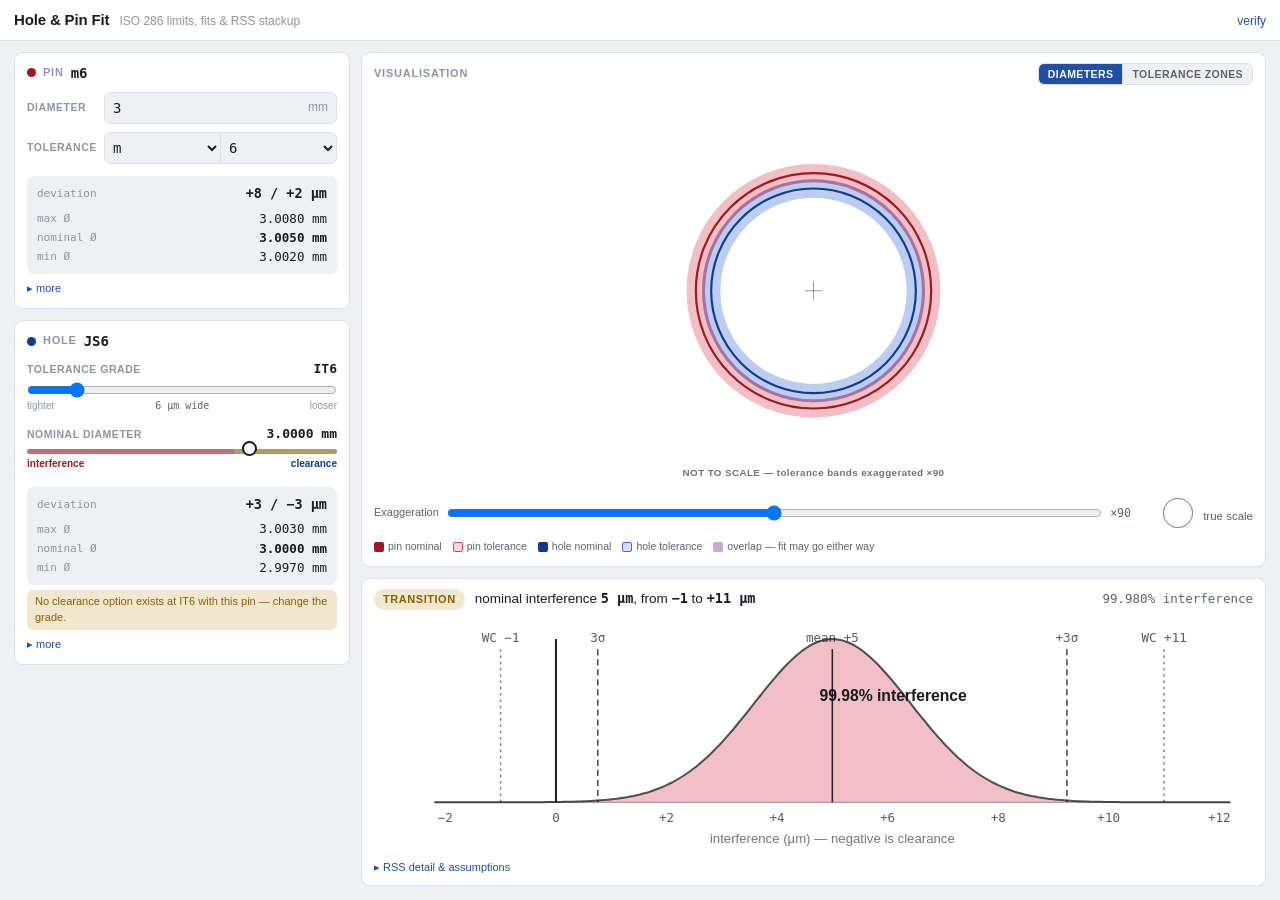
==== commit 99fe12f2: "Two-axis hole selection, single-screen layout, pinned drawing scale Rebuild the UI around the two ax" ====
--- a/index.html
+++ b/index.html
@@ -10,7 +10,7 @@
 
 <header class="bar">
   <h1>Hole &amp; Pin Fit</h1>
-  <span class="bar-sub">ISO 286 limits, fits, RSS stackup &amp; press-fit forces</span>
+  <span class="bar-sub">ISO 286 limits, fits &amp; RSS stackup</span>
   <span class="bar-gap"></span>
   <p id="err" class="bar-err" hidden></p>
   <a class="bar-link" href="verify.html">verify</a>
@@ -171,99 +171,12 @@
       </details>
     </section>
   </div>
-
-  <!-- ================================================== press fit: materials -->
-  <div class="col col-press">
-
-    <section class="card">
-      <h2>Press fit<b id="pressPair"></b></h2>
-
-      <div class="ctrl">
-        <label class="ctrl-lab" for="pinMat">Pin</label>
-        <span class="ctrl-in ctrl-in-sel">
-          <select id="pinMat" aria-label="Pin material"></select>
-        </span>
-      </div>
-
-      <div class="ctrl">
-        <label class="ctrl-lab" for="holeMat">Hole</label>
-        <span class="ctrl-in ctrl-in-sel">
-          <select id="holeMat" aria-label="Hole material"></select>
-        </span>
-      </div>
-
-      <div class="geo">
-        <label for="engLen"><span>Engagement</span>
-          <input type="number" id="engLen" step="0.1" min="0" inputmode="decimal">
-          <i>mm</i>
-        </label>
-        <label for="hubOd"><span>Hub outer Ø</span>
-          <input type="number" id="hubOd" step="0.1" min="0" inputmode="decimal">
-          <i>mm</i>
-        </label>
-        <label for="pinBore"><span>Pin bore Ø</span>
-          <input type="number" id="pinBore" step="0.1" min="0" inputmode="decimal">
-          <i>mm</i>
-        </label>
-        <label for="fric"><span>Friction µ</span>
-          <input type="number" id="fric" step="0.01" min="0" inputmode="decimal">
-        </label>
-      </div>
-
-      <p class="geo-note" id="geoNote"></p>
-
-      <details class="more">
-        <summary>material data &amp; assumptions</summary>
-        <div class="more-body">
-          <div id="matTable"></div>
-          <hr>
-          <p class="fine"><strong>Model.</strong> Lamé thick-walled cylinder, the
-            standard elastic solution for a shaft pressed into a hub. Contact
-            pressure follows from the interference and the two parts' stiffness and
-            geometry; force is then µ·p·πDL, and holding torque is that force on
-            the radius.</p>
-          <p class="fine"><strong>Defaults.</strong> Engagement length and hub
-            outer diameter track the pin diameter at 1× and 2× until you type over
-            them; the pin is solid; friction is the mean of the two materials'
-            dry self-mated values. Every one of those is an override, and friction
-            is the softest number here — lubrication roughly halves it, galling
-            raises it.</p>
-          <p class="fine"><strong>Not modelled:</strong> plasticity once von Mises
-            passes yield, surface roughness flattening (a rough bore loses a few µm
-            of real interference), lead-in chamfers, misalignment, temperature and
-            stress relaxation. Treat the numbers as estimates for sizing a press
-            and a retention margin, not as a substitute for a test.</p>
-          <p class="fine">Material values come from <code>data/materials.csv</code>
-            — edit that one file and rerun
-            <code>tools/build-materials.sh</code> to add a material. Sources are
-            recorded per row there and in <code>REFERENCES.md</code>.</p>
-        </div>
-      </details>
-    </section>
-
-    <section class="card card-press-out">
-      <h2>Forces &amp; strain
-        <span class="sig">±<input type="number" id="nSigma" step="0.5" min="0"
-               max="6" aria-label="Sigma range">σ</span>
-      </h2>
-
-      <div id="pressOut"></div>
-
-      <details class="more more-up">
-        <summary>displacement, shrink fit &amp; yield detail</summary>
-        <div class="more-body"><div id="pressMore"></div></div>
-      </details>
-    </section>
-  </div>
 </main>
 
 <script src="js/iso286.js"></script>
 <script src="js/fits.js"></script>
 <script src="js/suggest.js"></script>
 <script src="js/viz.js"></script>
-<script src="js/materials-data.js"></script>
-<script src="js/materials.js"></script>
-<script src="js/press.js"></script>
 <script src="js/app.js"></script>
 </body>
 </html>
--- a/css/app.css
+++ b/css/app.css
@@ -97,7 +97,7 @@
 
 .stage {
   display: grid;
-  grid-template-columns: 336px minmax(0, 1fr) 322px;
+  grid-template-columns: 336px minmax(0, 1fr);
   gap: 11px;
   padding: 11px 14px 14px;
   min-height: 0;
@@ -112,7 +112,6 @@
   overflow-y: auto; overflow-x: hidden;
 }
 .col-view { grid-template-rows: minmax(0, 1fr) auto; overflow-y: auto; overflow-x: hidden; }
-.col-press { grid-template-rows: auto minmax(0, 1fr); }
 
 .card {
   position: relative;               /* anchors the .more overlay */
@@ -358,138 +357,13 @@
 .bell-host { min-height: 0; }
 .bell-host .viz-svg { width: 100%; height: auto; }
 
-/* ------------------------------------------------------------ press fit panel */
-
-/* A select on its own needs the same frame the number inputs get, but without the
-   two-up borders that .ctrl-in-pair applies. */
-.ctrl-in-sel { padding: 0; }
-.ctrl-in-sel select {
-  flex: 1; min-width: 0;
-  background: var(--bg); border: 1px solid var(--rule); border-radius: 7px;
-  color: inherit; font: 12.5px/1 -apple-system, BlinkMacSystemFont, sans-serif;
-  padding: 7px 5px; outline: none;
-}
-.ctrl-in-sel select:focus { border-color: var(--accent); }
-
-/* Geometry overrides: a 2x2 grid of small labelled numbers. */
-.geo {
-  display: grid;
-  grid-template-columns: 1fr 1fr;
-  gap: 5px 8px;
-  margin-top: 3px;
-}
-/* Caption above, input below, unit tucked inside the input's right edge -- which
-   keeps all four fields the same width regardless of whether they carry a unit. */
-.geo label { display: block; position: relative; }
-.geo label > span {
-  display: block; margin-bottom: 2px;
-  font-size: 10px; text-transform: uppercase; letter-spacing: 0.04em;
-  color: var(--ink-faint); font-weight: 650;
-  white-space: nowrap; overflow: hidden; text-overflow: ellipsis;
-}
-.geo input {
-  background: var(--bg); border: 1px solid var(--rule); border-radius: 6px;
-  color: inherit; font: 12.5px/1 var(--mono);
-  padding: 5px 24px 5px 6px; width: 100%; min-width: 0; outline: none;
-}
-.geo input:focus { border-color: var(--accent); }
-.geo label > i {
-  position: absolute; right: 6px; bottom: 6px;
-  font-style: normal; font-size: 10.5px; color: var(--ink-faint);
-  pointer-events: none;
-}
-.geo-note {
-  margin: 7px 0 0; font-size: 10.5px; color: var(--ink-soft);
-  font-family: var(--mono);
-}
-
-/* Sigma-range spinner in the results heading. */
-.sig {
-  margin-left: auto; display: inline-flex; align-items: center; gap: 1px;
-  font-family: var(--mono); font-size: 12px; letter-spacing: 0;
-  text-transform: none; color: var(--ink-soft);
-}
-.sig input {
-  width: 40px; background: var(--bg); border: 1px solid var(--rule);
-  border-radius: 5px; color: inherit; font: 12px var(--mono);
-  padding: 2px 4px; outline: none; text-align: right;
-}
-.sig input:focus { border-color: var(--accent); }
-
-/* The results table is a fixed number of rows, but the two warning paragraphs are
-   conditional. Let the results area scroll inside the card rather than overflow it,
-   so a warning appearing can never break the no-scroll guarantee. */
-.card-press-out { min-height: 0; }
-.card-press-out > #pressOut { flex: 1; min-height: 0; overflow-y: auto; }
-
-/* The results table: one label column plus the low / nominal / high sigma cases. */
-table.press {
-  border-collapse: collapse; width: 100%;
-  font-size: 12px; table-layout: fixed;
-}
-table.press th, table.press td {
-  padding: 2.5px 0; border-bottom: 1px solid var(--rule-soft);
-}
-table.press thead th {
-  font-size: 9.5px; text-transform: uppercase; letter-spacing: 0.05em;
-  color: var(--ink-faint); font-weight: 650; text-align: right;
-  padding-bottom: 4px;
-}
-table.press thead th:first-child { text-align: left; }
-table.press tbody th {
-  font-weight: 400; color: var(--ink-soft); text-align: left;
-  font-size: 11.5px;
-}
-table.press td {
-  font-family: var(--mono); text-align: right; font-size: 12px;
-}
-/* The nominal column is the answer; the sigma columns are context. */
-table.press .c-nom { font-weight: 650; color: var(--ink); }
-table.press .c-off { color: var(--ink-soft); }
-table.press .u { color: var(--ink-faint); font-size: 10px; padding-left: 4px;
-                 width: 34px; text-align: left; font-family: var(--mono); }
-
-/* Section dividers naming which part the following rows belong to. */
-table.press tr.part th {
-  padding-top: 7px; font-size: 9.5px; text-transform: uppercase;
-  letter-spacing: 0.06em; font-weight: 700; border-bottom-color: var(--rule);
-}
-table.press tr.part.is-pin th { color: var(--pin-dark); }
-table.press tr.part.is-hole th { color: var(--hole-dark); }
-table.press tr.hi td { color: var(--int); font-weight: 650; }
-
-.press-none {
-  font-size: 12px; color: var(--ink-soft);
-  background: var(--cle-bg); border-radius: 7px; padding: 9px 11px;
-}
-.press-none b { color: var(--cle); }
-.press-warn {
-  margin: 8px 0 0; font-size: 11px; color: var(--int);
-  background: var(--int-bg); padding: 5px 8px; border-radius: 6px;
-}
-.press-foot {
-  margin: 8px 0 0; font-size: 11px; color: var(--ink-soft);
-  display: flex; justify-content: space-between; gap: 8px;
-}
-.press-foot span { font-family: var(--mono); }
-
 /* -------------------------------------------------- small screens: allow scroll */
 
-/* The three-column single-screen layout needs the width for it. Below that the
-   page scrolls rather than crushing a panel of numbers into illegibility. */
-@media (max-width: 1240px), (max-height: 660px) {
+@media (max-width: 940px), (max-height: 620px) {
   body { overflow: auto; grid-template-rows: auto auto; height: auto; }
-  .stage { grid-template-columns: 336px minmax(0, 1fr); }
-  .col-controls, .col-view, .col-press { grid-template-rows: auto auto; }
-  /* The press column drops below and lays its two cards out side by side. */
-  .col-press { grid-column: 1 / -1; grid-template-columns: 1fr 1fr;
-               grid-template-rows: auto; align-items: start; }
+  .stage { grid-template-columns: 1fr; }
+  .col-controls, .col-view { grid-template-rows: auto auto; }
   .viz-host { min-height: 300px; }
-}
-
-@media (max-width: 940px) {
-  .stage { grid-template-columns: 1fr; }
-  .col-press { grid-template-columns: 1fr; }
   .more[open] > .more-body { position: static; max-height: none; box-shadow: none;
                              left: auto; right: auto; bottom: auto; }
 }
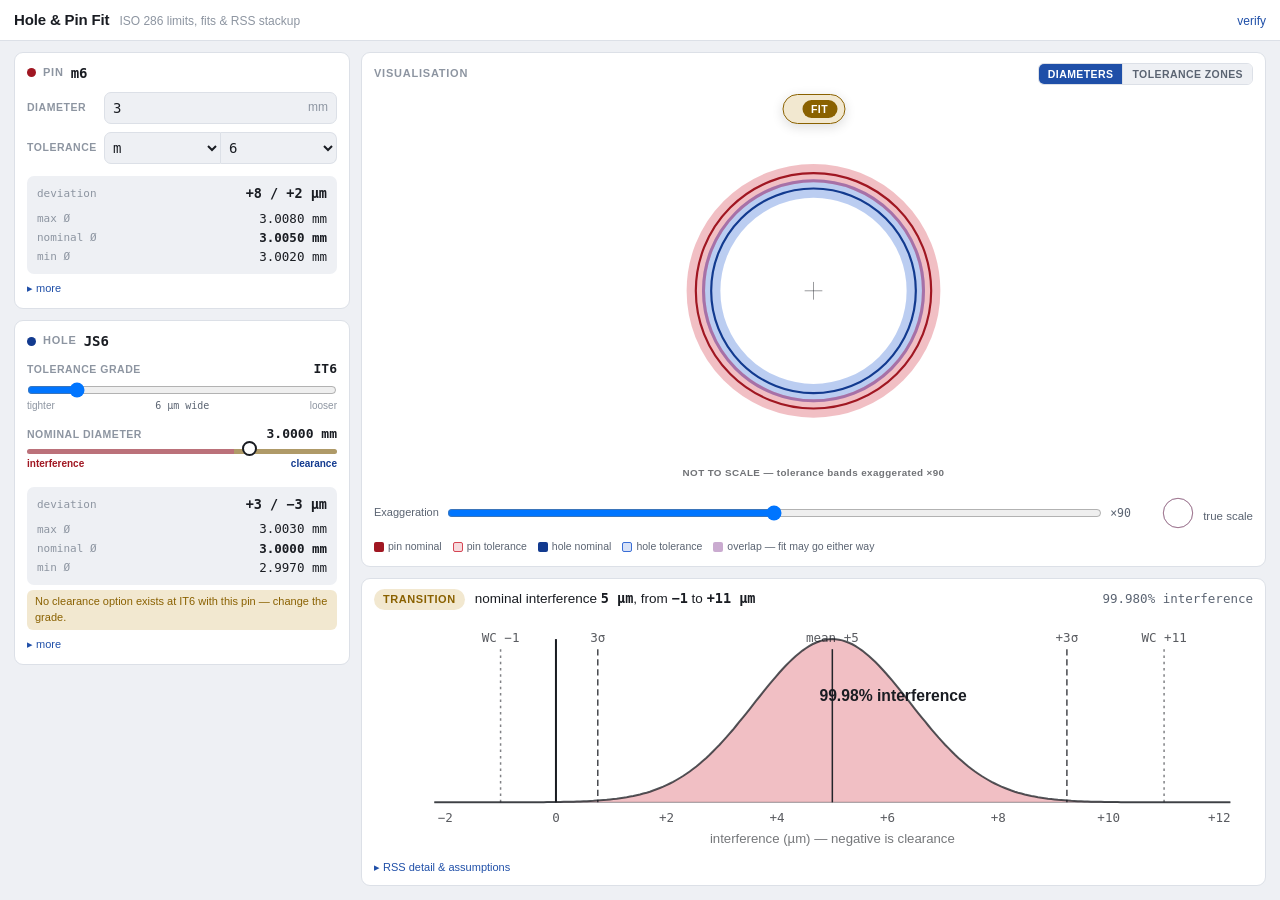
==== commit 382589d2: "Report drawing overflow instead of clamping the exaggeration The clamp kept an extreme class on the " ====
--- a/index.html
+++ b/index.html
@@ -117,7 +117,13 @@
         </span>
       </h2>
 
-      <div class="viz-host" id="vizHost"></div>
+      <div class="viz-wrap">
+        <div class="viz-alert" id="vizAlert" hidden role="status">
+          <span id="vizAlertMsg"></span>
+          <button type="button" id="vizFit">fit</button>
+        </div>
+        <div class="viz-host" id="vizHost"></div>
+      </div>
 
       <div class="viz-foot" id="vizFoot">
         <label for="exag">Exaggeration</label>
--- a/css/app.css
+++ b/css/app.css
@@ -305,8 +305,34 @@
 .seg button.on { background: var(--accent); color: #fff; }
 
 /* Absorbs the spare height, but never collapses to unusable. */
-.viz-host { flex: 1; min-height: 190px; display: flex; align-items: center;
+.viz-wrap { position: relative; flex: 1; min-height: 190px; display: flex;
+            min-width: 0; }
+.viz-host { flex: 1; min-height: 0; display: flex; align-items: center;
             justify-content: center; }
+
+/* Overlays the drawing rather than displacing it, so the layout height cannot
+   change when the bands happen to overflow. */
+.viz-alert {
+  position: absolute; top: 0; left: 50%; transform: translateX(-50%);
+  z-index: 5;
+  display: flex; align-items: center; gap: 8px;
+  max-width: 100%;
+  padding: 5px 7px 5px 11px;
+  border-radius: 20px;
+  background: var(--tra-bg);
+  border: 1px solid var(--tra);
+  color: var(--tra);
+  font-size: 11.5px; font-weight: 600;
+  box-shadow: 0 3px 12px rgba(0, 0, 0, 0.14);
+}
+.viz-alert button {
+  border: 0; border-radius: 20px; cursor: pointer;
+  background: var(--tra); color: var(--panel);
+  font: 700 10.5px -apple-system, sans-serif;
+  letter-spacing: 0.04em; text-transform: uppercase;
+  padding: 3px 9px; flex: none;
+}
+.viz-alert button:hover { filter: brightness(1.1); }
 .viz-svg { width: 100%; height: 100%; max-height: 100%; display: block;
            color: var(--ink); }
 .viz-svg-mini { width: 40px; height: 40px; display: block; color: var(--ink); }
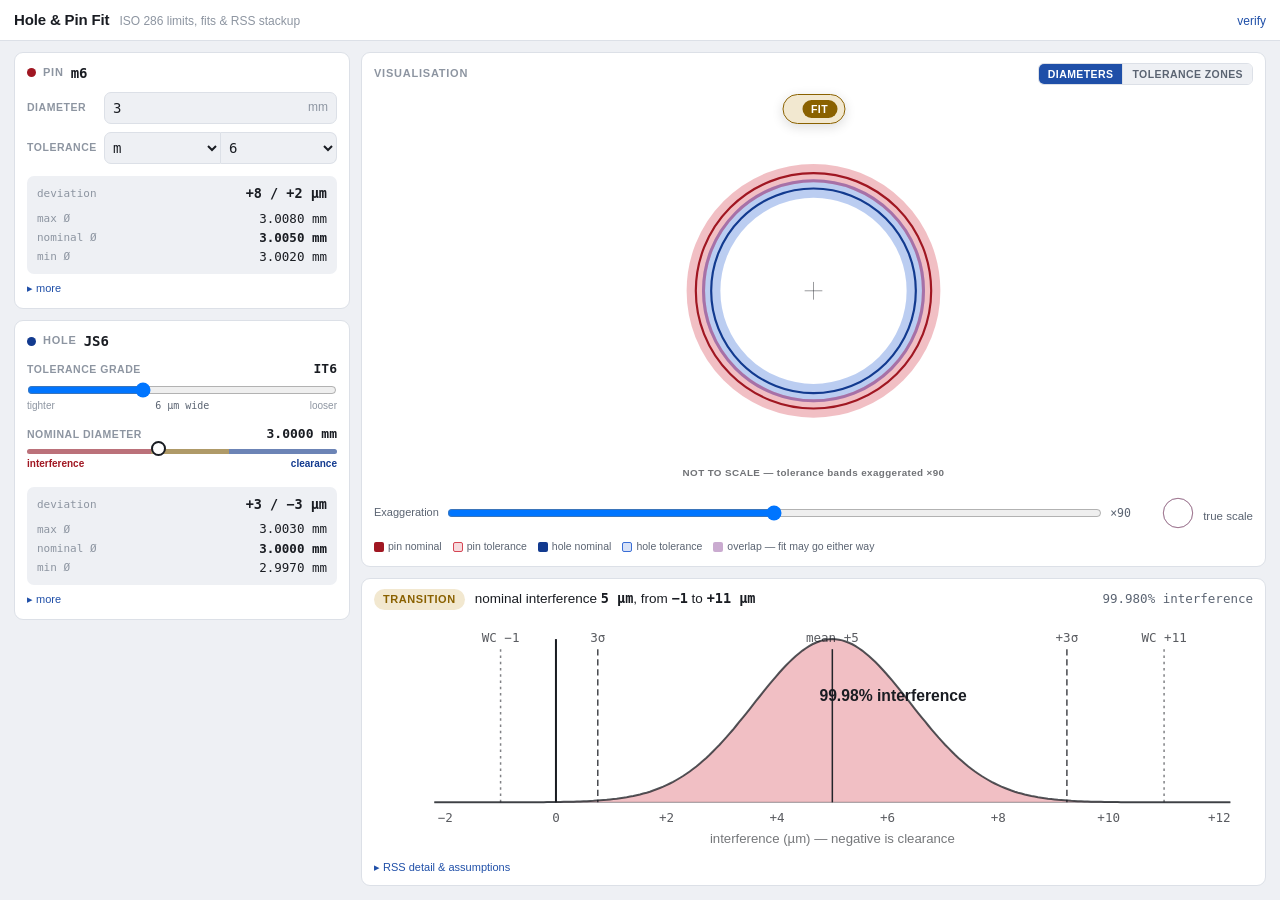
==== commit fe158e56: "Support the complete ISO 286 catalogue: 28 letters, 20 grades Coverage was 18 letters and IT1-IT13. " ====
--- a/index.html
+++ b/index.html
@@ -22,7 +22,8 @@
   <div class="col col-controls">
 
     <section class="card">
-      <h2><i class="dot dot-pin"></i>Pin<b id="pinLabel">m6</b></h2>
+      <h2><i class="dot dot-pin"></i>Pin<b id="pinLabel">m6</b>
+        <span class="derived" id="pinDerived" hidden title="Value derived from an ISO 286-1 formula rather than transcribed from a verified table">derived</span></h2>
 
       <div class="ctrl">
         <label class="ctrl-lab" for="dia">Diameter</label>
@@ -64,7 +65,8 @@
 
     <section class="card">
       <h2><i class="dot dot-hole"></i>Hole<b id="holeLabel">JS6</b>
-        <span class="pref" id="holePref" hidden>preferred</span></h2>
+        <span class="pref" id="holePref" hidden>preferred</span>
+        <span class="derived" id="holeDerived" hidden title="Value derived from an ISO 286-1 formula rather than transcribed from a verified table">derived</span></h2>
 
       <!-- axis 1: band width -->
       <div class="slider">
--- a/css/app.css
+++ b/css/app.css
@@ -148,6 +148,12 @@
   font-size: 9.5px; font-weight: 700; letter-spacing: 0.05em;
   padding: 1px 6px; border-radius: 20px;
   background: var(--accent); color: var(--panel);
+}
+/* Marks a value that came from an ISO formula rather than a corroborated table. */
+.derived {
+  font-size: 9.5px; font-weight: 700; letter-spacing: 0.05em;
+  padding: 1px 6px; border-radius: 20px; cursor: help;
+  background: var(--tra-bg); color: var(--tra); border: 1px solid var(--tra);
 }
 
 /* ----------------------------------------------------------------- controls */
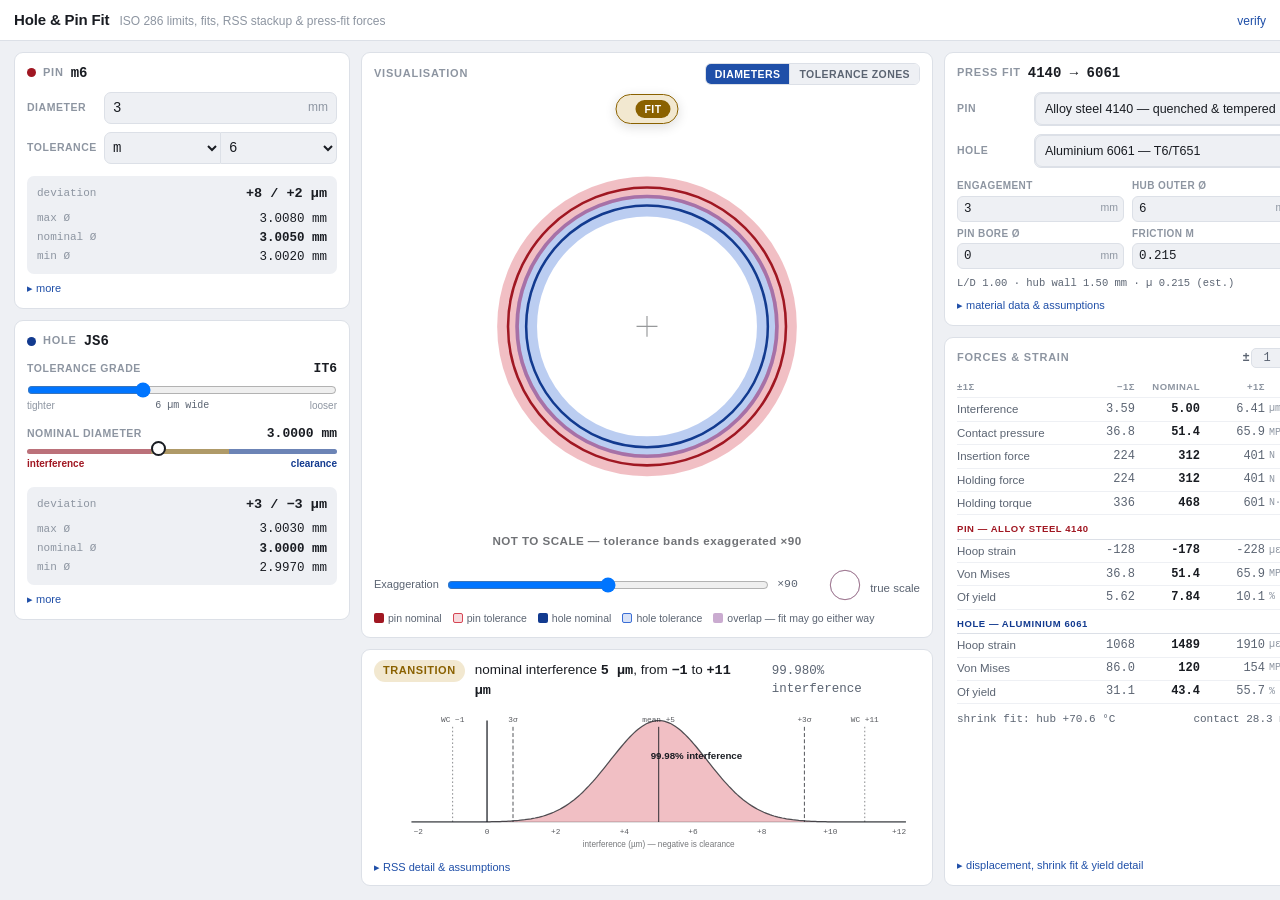
==== commit 865c1851: "Merge main into the press-fit branch Brings the complete ISO 286 catalogue work (28 letters, 20 grad" ====
--- a/index.html
+++ b/index.html
@@ -10,7 +10,7 @@
 
 <header class="bar">
   <h1>Hole &amp; Pin Fit</h1>
-  <span class="bar-sub">ISO 286 limits, fits &amp; RSS stackup</span>
+  <span class="bar-sub">ISO 286 limits, fits, RSS stackup &amp; press-fit forces</span>
   <span class="bar-gap"></span>
   <p id="err" class="bar-err" hidden></p>
   <a class="bar-link" href="verify.html">verify</a>
@@ -179,12 +179,99 @@
       </details>
     </section>
   </div>
+
+  <!-- ================================================== press fit: materials -->
+  <div class="col col-press">
+
+    <section class="card">
+      <h2>Press fit<b id="pressPair"></b></h2>
+
+      <div class="ctrl">
+        <label class="ctrl-lab" for="pinMat">Pin</label>
+        <span class="ctrl-in ctrl-in-sel">
+          <select id="pinMat" aria-label="Pin material"></select>
+        </span>
+      </div>
+
+      <div class="ctrl">
+        <label class="ctrl-lab" for="holeMat">Hole</label>
+        <span class="ctrl-in ctrl-in-sel">
+          <select id="holeMat" aria-label="Hole material"></select>
+        </span>
+      </div>
+
+      <div class="geo">
+        <label for="engLen"><span>Engagement</span>
+          <input type="number" id="engLen" step="0.1" min="0" inputmode="decimal">
+          <i>mm</i>
+        </label>
+        <label for="hubOd"><span>Hub outer Ø</span>
+          <input type="number" id="hubOd" step="0.1" min="0" inputmode="decimal">
+          <i>mm</i>
+        </label>
+        <label for="pinBore"><span>Pin bore Ø</span>
+          <input type="number" id="pinBore" step="0.1" min="0" inputmode="decimal">
+          <i>mm</i>
+        </label>
+        <label for="fric"><span>Friction µ</span>
+          <input type="number" id="fric" step="0.01" min="0" inputmode="decimal">
+        </label>
+      </div>
+
+      <p class="geo-note" id="geoNote"></p>
+
+      <details class="more">
+        <summary>material data &amp; assumptions</summary>
+        <div class="more-body">
+          <div id="matTable"></div>
+          <hr>
+          <p class="fine"><strong>Model.</strong> Lamé thick-walled cylinder, the
+            standard elastic solution for a shaft pressed into a hub. Contact
+            pressure follows from the interference and the two parts' stiffness and
+            geometry; force is then µ·p·πDL, and holding torque is that force on
+            the radius.</p>
+          <p class="fine"><strong>Defaults.</strong> Engagement length and hub
+            outer diameter track the pin diameter at 1× and 2× until you type over
+            them; the pin is solid; friction is the mean of the two materials'
+            dry self-mated values. Every one of those is an override, and friction
+            is the softest number here — lubrication roughly halves it, galling
+            raises it.</p>
+          <p class="fine"><strong>Not modelled:</strong> plasticity once von Mises
+            passes yield, surface roughness flattening (a rough bore loses a few µm
+            of real interference), lead-in chamfers, misalignment, temperature and
+            stress relaxation. Treat the numbers as estimates for sizing a press
+            and a retention margin, not as a substitute for a test.</p>
+          <p class="fine">Material values come from <code>data/materials.csv</code>
+            — edit that one file and rerun
+            <code>tools/build-materials.sh</code> to add a material. Sources are
+            recorded per row there and in <code>REFERENCES.md</code>.</p>
+        </div>
+      </details>
+    </section>
+
+    <section class="card card-press-out">
+      <h2>Forces &amp; strain
+        <span class="sig">±<input type="number" id="nSigma" step="0.5" min="0"
+               max="6" aria-label="Sigma range">σ</span>
+      </h2>
+
+      <div id="pressOut"></div>
+
+      <details class="more more-up">
+        <summary>displacement, shrink fit &amp; yield detail</summary>
+        <div class="more-body"><div id="pressMore"></div></div>
+      </details>
+    </section>
+  </div>
 </main>
 
 <script src="js/iso286.js"></script>
 <script src="js/fits.js"></script>
 <script src="js/suggest.js"></script>
 <script src="js/viz.js"></script>
+<script src="js/materials-data.js"></script>
+<script src="js/materials.js"></script>
+<script src="js/press.js"></script>
 <script src="js/app.js"></script>
 </body>
 </html>
--- a/css/app.css
+++ b/css/app.css
@@ -97,7 +97,7 @@
 
 .stage {
   display: grid;
-  grid-template-columns: 336px minmax(0, 1fr);
+  grid-template-columns: 336px minmax(0, 1fr) 322px;
   gap: 11px;
   padding: 11px 14px 14px;
   min-height: 0;
@@ -112,6 +112,7 @@
   overflow-y: auto; overflow-x: hidden;
 }
 .col-view { grid-template-rows: minmax(0, 1fr) auto; overflow-y: auto; overflow-x: hidden; }
+.col-press { grid-template-rows: auto minmax(0, 1fr); }
 
 .card {
   position: relative;               /* anchors the .more overlay */
@@ -389,13 +390,138 @@
 .bell-host { min-height: 0; }
 .bell-host .viz-svg { width: 100%; height: auto; }
 
+/* ------------------------------------------------------------ press fit panel */
+
+/* A select on its own needs the same frame the number inputs get, but without the
+   two-up borders that .ctrl-in-pair applies. */
+.ctrl-in-sel { padding: 0; }
+.ctrl-in-sel select {
+  flex: 1; min-width: 0;
+  background: var(--bg); border: 1px solid var(--rule); border-radius: 7px;
+  color: inherit; font: 12.5px/1 -apple-system, BlinkMacSystemFont, sans-serif;
+  padding: 7px 5px; outline: none;
+}
+.ctrl-in-sel select:focus { border-color: var(--accent); }
+
+/* Geometry overrides: a 2x2 grid of small labelled numbers. */
+.geo {
+  display: grid;
+  grid-template-columns: 1fr 1fr;
+  gap: 5px 8px;
+  margin-top: 3px;
+}
+/* Caption above, input below, unit tucked inside the input's right edge -- which
+   keeps all four fields the same width regardless of whether they carry a unit. */
+.geo label { display: block; position: relative; }
+.geo label > span {
+  display: block; margin-bottom: 2px;
+  font-size: 10px; text-transform: uppercase; letter-spacing: 0.04em;
+  color: var(--ink-faint); font-weight: 650;
+  white-space: nowrap; overflow: hidden; text-overflow: ellipsis;
+}
+.geo input {
+  background: var(--bg); border: 1px solid var(--rule); border-radius: 6px;
+  color: inherit; font: 12.5px/1 var(--mono);
+  padding: 5px 24px 5px 6px; width: 100%; min-width: 0; outline: none;
+}
+.geo input:focus { border-color: var(--accent); }
+.geo label > i {
+  position: absolute; right: 6px; bottom: 6px;
+  font-style: normal; font-size: 10.5px; color: var(--ink-faint);
+  pointer-events: none;
+}
+.geo-note {
+  margin: 7px 0 0; font-size: 10.5px; color: var(--ink-soft);
+  font-family: var(--mono);
+}
+
+/* Sigma-range spinner in the results heading. */
+.sig {
+  margin-left: auto; display: inline-flex; align-items: center; gap: 1px;
+  font-family: var(--mono); font-size: 12px; letter-spacing: 0;
+  text-transform: none; color: var(--ink-soft);
+}
+.sig input {
+  width: 40px; background: var(--bg); border: 1px solid var(--rule);
+  border-radius: 5px; color: inherit; font: 12px var(--mono);
+  padding: 2px 4px; outline: none; text-align: right;
+}
+.sig input:focus { border-color: var(--accent); }
+
+/* The results table is a fixed number of rows, but the two warning paragraphs are
+   conditional. Let the results area scroll inside the card rather than overflow it,
+   so a warning appearing can never break the no-scroll guarantee. */
+.card-press-out { min-height: 0; }
+.card-press-out > #pressOut { flex: 1; min-height: 0; overflow-y: auto; }
+
+/* The results table: one label column plus the low / nominal / high sigma cases. */
+table.press {
+  border-collapse: collapse; width: 100%;
+  font-size: 12px; table-layout: fixed;
+}
+table.press th, table.press td {
+  padding: 2.5px 0; border-bottom: 1px solid var(--rule-soft);
+}
+table.press thead th {
+  font-size: 9.5px; text-transform: uppercase; letter-spacing: 0.05em;
+  color: var(--ink-faint); font-weight: 650; text-align: right;
+  padding-bottom: 4px;
+}
+table.press thead th:first-child { text-align: left; }
+table.press tbody th {
+  font-weight: 400; color: var(--ink-soft); text-align: left;
+  font-size: 11.5px;
+}
+table.press td {
+  font-family: var(--mono); text-align: right; font-size: 12px;
+}
+/* The nominal column is the answer; the sigma columns are context. */
+table.press .c-nom { font-weight: 650; color: var(--ink); }
+table.press .c-off { color: var(--ink-soft); }
+table.press .u { color: var(--ink-faint); font-size: 10px; padding-left: 4px;
+                 width: 34px; text-align: left; font-family: var(--mono); }
+
+/* Section dividers naming which part the following rows belong to. */
+table.press tr.part th {
+  padding-top: 7px; font-size: 9.5px; text-transform: uppercase;
+  letter-spacing: 0.06em; font-weight: 700; border-bottom-color: var(--rule);
+}
+table.press tr.part.is-pin th { color: var(--pin-dark); }
+table.press tr.part.is-hole th { color: var(--hole-dark); }
+table.press tr.hi td { color: var(--int); font-weight: 650; }
+
+.press-none {
+  font-size: 12px; color: var(--ink-soft);
+  background: var(--cle-bg); border-radius: 7px; padding: 9px 11px;
+}
+.press-none b { color: var(--cle); }
+.press-warn {
+  margin: 8px 0 0; font-size: 11px; color: var(--int);
+  background: var(--int-bg); padding: 5px 8px; border-radius: 6px;
+}
+.press-foot {
+  margin: 8px 0 0; font-size: 11px; color: var(--ink-soft);
+  display: flex; justify-content: space-between; gap: 8px;
+}
+.press-foot span { font-family: var(--mono); }
+
 /* -------------------------------------------------- small screens: allow scroll */
 
-@media (max-width: 940px), (max-height: 620px) {
+/* The three-column single-screen layout needs the width for it. Below that the
+   page scrolls rather than crushing a panel of numbers into illegibility. */
+@media (max-width: 1240px), (max-height: 660px) {
   body { overflow: auto; grid-template-rows: auto auto; height: auto; }
+  .stage { grid-template-columns: 336px minmax(0, 1fr); }
+  .col-controls, .col-view, .col-press { grid-template-rows: auto auto; }
+  /* The press column drops below and lays its two cards out side by side. */
+  .col-press { grid-column: 1 / -1; grid-template-columns: 1fr 1fr;
+               grid-template-rows: auto; align-items: start; }
+  .viz-host { min-height: 300px; }
+}
+
+@media (max-width: 940px) {
   .stage { grid-template-columns: 1fr; }
-  .col-controls, .col-view { grid-template-rows: auto auto; }
-  .viz-host { min-height: 300px; }
+  .col-press { grid-template-columns: 1fr; }
   .more[open] > .more-body { position: static; max-height: none; box-shadow: none;
                              left: auto; right: auto; bottom: auto; }
 }
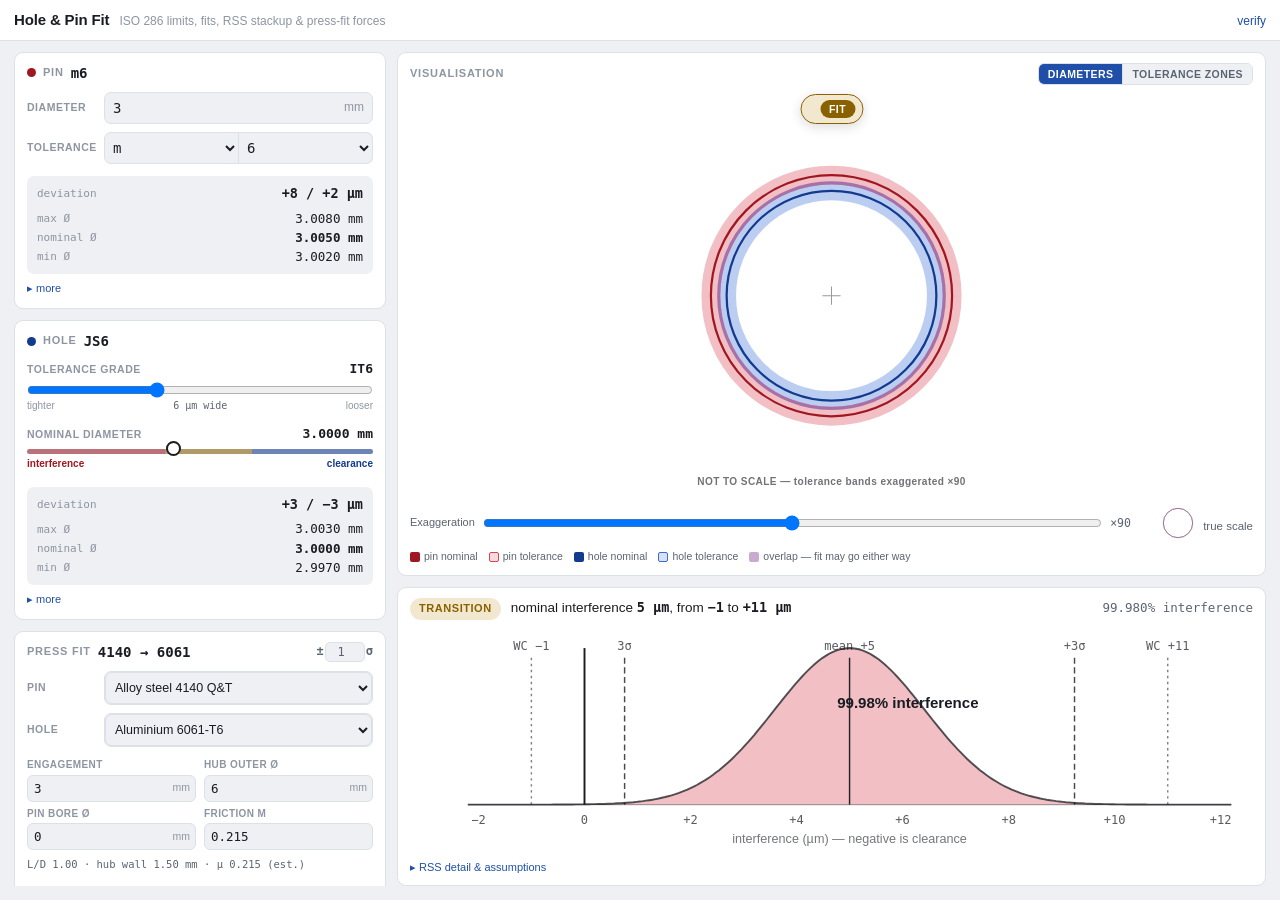
==== commit 6bd9a195: "Fold the press-fit panel into one card under Pin and Hole Four UI changes, all from the same review." ====
--- a/index.html
+++ b/index.html
@@ -104,6 +104,83 @@
       <details class="more">
         <summary>more</summary>
         <div class="more-body"><div id="holeMore"></div></div>
+      </details>
+    </section>
+
+    <!-- ============================================================ press fit -->
+    <!-- Materials, geometry and the results live in ONE card: the inputs are
+         meaningless without the numbers they produce, and splitting them put the
+         sigma columns a card away from the friction value that scales them. -->
+    <section class="card card-press">
+      <h2>Press fit<b id="pressPair"></b>
+        <span class="sig">±<input type="number" id="nSigma" step="0.5" min="0"
+               max="6" aria-label="Sigma range">σ</span>
+      </h2>
+
+      <div class="ctrl">
+        <label class="ctrl-lab" for="pinMat">Pin</label>
+        <span class="ctrl-in ctrl-in-sel">
+          <select id="pinMat" aria-label="Pin material"></select>
+        </span>
+      </div>
+
+      <div class="ctrl">
+        <label class="ctrl-lab" for="holeMat">Hole</label>
+        <span class="ctrl-in ctrl-in-sel">
+          <select id="holeMat" aria-label="Hole material"></select>
+        </span>
+      </div>
+
+      <div class="geo">
+        <label for="engLen"><span>Engagement</span>
+          <input type="number" id="engLen" step="0.1" min="0" inputmode="decimal">
+          <i>mm</i>
+        </label>
+        <label for="hubOd"><span>Hub outer Ø</span>
+          <input type="number" id="hubOd" step="0.1" min="0" inputmode="decimal">
+          <i>mm</i>
+        </label>
+        <label for="pinBore"><span>Pin bore Ø</span>
+          <input type="number" id="pinBore" step="0.1" min="0" inputmode="decimal">
+          <i>mm</i>
+        </label>
+        <label for="fric"><span>Friction µ</span>
+          <input type="number" id="fric" step="0.01" min="0" inputmode="decimal">
+        </label>
+      </div>
+
+      <p class="geo-note" id="geoNote"></p>
+
+      <div id="pressOut"></div>
+
+      <details class="more">
+        <summary>material data, geometry &amp; assumptions</summary>
+        <div class="more-body">
+          <div id="matTable"></div>
+          <hr>
+          <div id="pressMore"></div>
+          <hr>
+          <p class="fine"><strong>Model.</strong> Lamé thick-walled cylinder, the
+            standard elastic solution for a shaft pressed into a hub. Contact
+            pressure follows from the interference and the two parts' stiffness and
+            geometry; force is then µ·p·πDL, and holding torque is that force on
+            the radius.</p>
+          <p class="fine"><strong>Defaults.</strong> Engagement length and hub
+            outer diameter track the pin diameter at 1× and 2× until you type over
+            them; the pin is solid; friction is the mean of the two materials'
+            dry self-mated values. Every one of those is an override, and friction
+            is the softest number here — lubrication roughly halves it, galling
+            raises it.</p>
+          <p class="fine"><strong>Not modelled:</strong> plasticity once von Mises
+            passes yield, surface roughness flattening (a rough bore loses a few µm
+            of real interference), lead-in chamfers, misalignment, temperature and
+            stress relaxation. Treat the numbers as estimates for sizing a press
+            and a retention margin, not as a substitute for a test.</p>
+          <p class="fine">Material values come from <code>data/materials.csv</code>
+            — edit that one file and rerun
+            <code>tools/build-materials.sh</code> to add a material. Sources are
+            recorded per row there and in <code>REFERENCES.md</code>.</p>
+        </div>
       </details>
     </section>
   </div>
@@ -179,90 +256,6 @@
       </details>
     </section>
   </div>
-
-  <!-- ================================================== press fit: materials -->
-  <div class="col col-press">
-
-    <section class="card">
-      <h2>Press fit<b id="pressPair"></b></h2>
-
-      <div class="ctrl">
-        <label class="ctrl-lab" for="pinMat">Pin</label>
-        <span class="ctrl-in ctrl-in-sel">
-          <select id="pinMat" aria-label="Pin material"></select>
-        </span>
-      </div>
-
-      <div class="ctrl">
-        <label class="ctrl-lab" for="holeMat">Hole</label>
-        <span class="ctrl-in ctrl-in-sel">
-          <select id="holeMat" aria-label="Hole material"></select>
-        </span>
-      </div>
-
-      <div class="geo">
-        <label for="engLen"><span>Engagement</span>
-          <input type="number" id="engLen" step="0.1" min="0" inputmode="decimal">
-          <i>mm</i>
-        </label>
-        <label for="hubOd"><span>Hub outer Ø</span>
-          <input type="number" id="hubOd" step="0.1" min="0" inputmode="decimal">
-          <i>mm</i>
-        </label>
-        <label for="pinBore"><span>Pin bore Ø</span>
-          <input type="number" id="pinBore" step="0.1" min="0" inputmode="decimal">
-          <i>mm</i>
-        </label>
-        <label for="fric"><span>Friction µ</span>
-          <input type="number" id="fric" step="0.01" min="0" inputmode="decimal">
-        </label>
-      </div>
-
-      <p class="geo-note" id="geoNote"></p>
-
-      <details class="more">
-        <summary>material data &amp; assumptions</summary>
-        <div class="more-body">
-          <div id="matTable"></div>
-          <hr>
-          <p class="fine"><strong>Model.</strong> Lamé thick-walled cylinder, the
-            standard elastic solution for a shaft pressed into a hub. Contact
-            pressure follows from the interference and the two parts' stiffness and
-            geometry; force is then µ·p·πDL, and holding torque is that force on
-            the radius.</p>
-          <p class="fine"><strong>Defaults.</strong> Engagement length and hub
-            outer diameter track the pin diameter at 1× and 2× until you type over
-            them; the pin is solid; friction is the mean of the two materials'
-            dry self-mated values. Every one of those is an override, and friction
-            is the softest number here — lubrication roughly halves it, galling
-            raises it.</p>
-          <p class="fine"><strong>Not modelled:</strong> plasticity once von Mises
-            passes yield, surface roughness flattening (a rough bore loses a few µm
-            of real interference), lead-in chamfers, misalignment, temperature and
-            stress relaxation. Treat the numbers as estimates for sizing a press
-            and a retention margin, not as a substitute for a test.</p>
-          <p class="fine">Material values come from <code>data/materials.csv</code>
-            — edit that one file and rerun
-            <code>tools/build-materials.sh</code> to add a material. Sources are
-            recorded per row there and in <code>REFERENCES.md</code>.</p>
-        </div>
-      </details>
-    </section>
-
-    <section class="card card-press-out">
-      <h2>Forces &amp; strain
-        <span class="sig">±<input type="number" id="nSigma" step="0.5" min="0"
-               max="6" aria-label="Sigma range">σ</span>
-      </h2>
-
-      <div id="pressOut"></div>
-
-      <details class="more more-up">
-        <summary>displacement, shrink fit &amp; yield detail</summary>
-        <div class="more-body"><div id="pressMore"></div></div>
-      </details>
-    </section>
-  </div>
 </main>
 
 <script src="js/iso286.js"></script>
--- a/css/app.css
+++ b/css/app.css
@@ -97,22 +97,26 @@
 
 .stage {
   display: grid;
-  grid-template-columns: 336px minmax(0, 1fr) 322px;
+  grid-template-columns: 372px minmax(0, 1fr);
   gap: 11px;
   padding: 11px 14px 14px;
   min-height: 0;
 }
-.col { display: grid; gap: 11px; min-height: 0; }
+/* min-width: 0 is load-bearing, not tidying. A grid item defaults to
+   min-width: auto, so it refuses to shrink below its min-content width -- a long
+   <select> option or a wide table then pushes the whole column past its track and
+   off the right edge of the viewport, with no scrollbar because the stage clips.
+   That is exactly how the press-fit column used to lose its unit labels. */
+.col { display: grid; gap: 11px; min-height: 0; min-width: 0; }
 /* Cards size to their content and the COLUMN carries the safety valve: if a
    control stack ever exceeds the viewport it scrolls inside its own column
    rather than being clipped, so the page itself still never scrolls. */
 .col-controls {
-  grid-template-rows: auto auto;
+  grid-auto-rows: min-content;
   align-content: start;
   overflow-y: auto; overflow-x: hidden;
 }
 .col-view { grid-template-rows: minmax(0, 1fr) auto; overflow-y: auto; overflow-x: hidden; }
-.col-press { grid-template-rows: auto minmax(0, 1fr); }
 
 .card {
   position: relative;               /* anchors the .more overlay */
@@ -167,6 +171,9 @@
 }
 .ctrl-in {
   display: inline-flex; align-items: center; gap: 5px; flex: 1;
+  /* Same reason as .col: a flex item will not shrink past its min-content width
+     without this, so a long select label would widen the whole card. */
+  min-width: 0;
   background: var(--bg); border: 1px solid var(--rule);
   border-radius: 7px; padding: 0 8px;
 }
@@ -448,13 +455,21 @@
 }
 .sig input:focus { border-color: var(--accent); }
 
-/* The results table is a fixed number of rows, but the two warning paragraphs are
-   conditional. Let the results area scroll inside the card rather than overflow it,
-   so a warning appearing can never break the no-scroll guarantee. */
-.card-press-out { min-height: 0; }
-.card-press-out > #pressOut { flex: 1; min-height: 0; overflow-y: auto; }
-
-/* The results table: one label column plus the low / nominal / high sigma cases. */
+/* The press card now sits in the controls column, which scrolls as a whole, so the
+   detail panel expands inline instead of floating as an overlay -- an absolutely
+   positioned overlay would be clipped by the column's scroll box. */
+.card-press .more[open] > .more-body {
+  position: static; max-height: none; box-shadow: none;
+  left: auto; right: auto; bottom: auto;
+  padding: 0; border: 0; background: none;
+  margin-top: 7px;
+}
+.card-press #pressOut { margin-top: 8px; }
+
+/* The results table: one label column plus the low / nominal / high sigma cases.
+   The unit rides in the row label rather than in a trailing column -- a trailing
+   column is the first thing to fall off the right edge when space runs out, which
+   is precisely how the units went missing before. */
 table.press {
   border-collapse: collapse; width: 100%;
   font-size: 12px; table-layout: fixed;
@@ -472,14 +487,17 @@
   font-weight: 400; color: var(--ink-soft); text-align: left;
   font-size: 11.5px;
 }
+/* The unit label, e.g. the "µm" in "Interference µm". */
+table.press tbody th i {
+  font-style: normal; font-family: var(--mono); font-size: 10.5px;
+  color: var(--ink-faint); margin-left: 4px;
+}
 table.press td {
   font-family: var(--mono); text-align: right; font-size: 12px;
 }
 /* The nominal column is the answer; the sigma columns are context. */
 table.press .c-nom { font-weight: 650; color: var(--ink); }
 table.press .c-off { color: var(--ink-soft); }
-table.press .u { color: var(--ink-faint); font-size: 10px; padding-left: 4px;
-                 width: 34px; text-align: left; font-family: var(--mono); }
 
 /* Section dividers naming which part the following rows belong to. */
 table.press tr.part th {
@@ -507,21 +525,18 @@
 
 /* -------------------------------------------------- small screens: allow scroll */
 
-/* The three-column single-screen layout needs the width for it. Below that the
-   page scrolls rather than crushing a panel of numbers into illegibility. */
-@media (max-width: 1240px), (max-height: 660px) {
+/* Below this the two columns stack and the PAGE scrolls, rather than each column
+   scrolling inside a cramped viewport. The columns hand back their own overflow so
+   there is only ever one scrollbar. */
+@media (max-width: 940px), (max-height: 620px) {
   body { overflow: auto; grid-template-rows: auto auto; height: auto; }
-  .stage { grid-template-columns: 336px minmax(0, 1fr); }
-  .col-controls, .col-view, .col-press { grid-template-rows: auto auto; }
-  /* The press column drops below and lays its two cards out side by side. */
-  .col-press { grid-column: 1 / -1; grid-template-columns: 1fr 1fr;
-               grid-template-rows: auto; align-items: start; }
+  .stage { grid-template-columns: 1fr; }
+  .col-controls, .col-view {
+    grid-template-rows: auto auto;
+    grid-auto-rows: auto;
+    overflow: visible;
+  }
   .viz-host { min-height: 300px; }
-}
-
-@media (max-width: 940px) {
-  .stage { grid-template-columns: 1fr; }
-  .col-press { grid-template-columns: 1fr; }
   .more[open] > .more-body { position: static; max-height: none; box-shadow: none;
                              left: auto; right: auto; bottom: auto; }
 }
